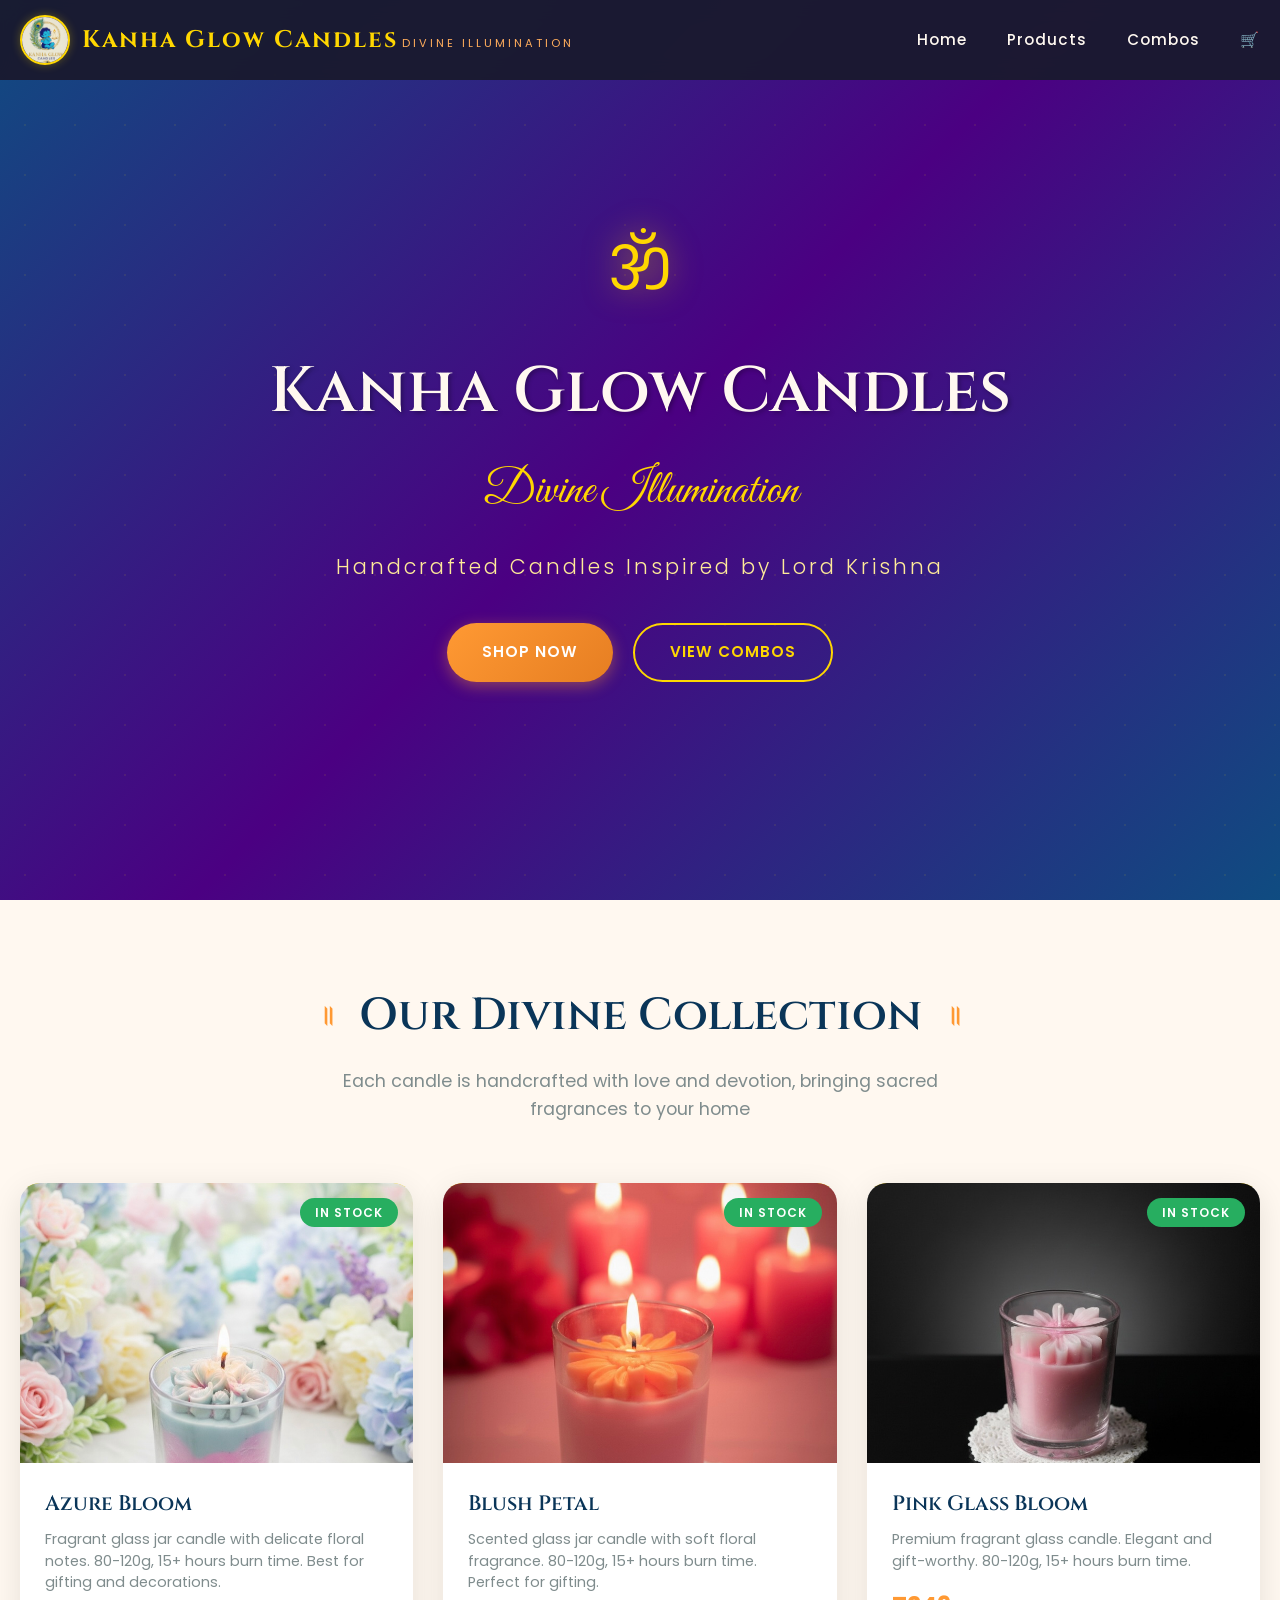
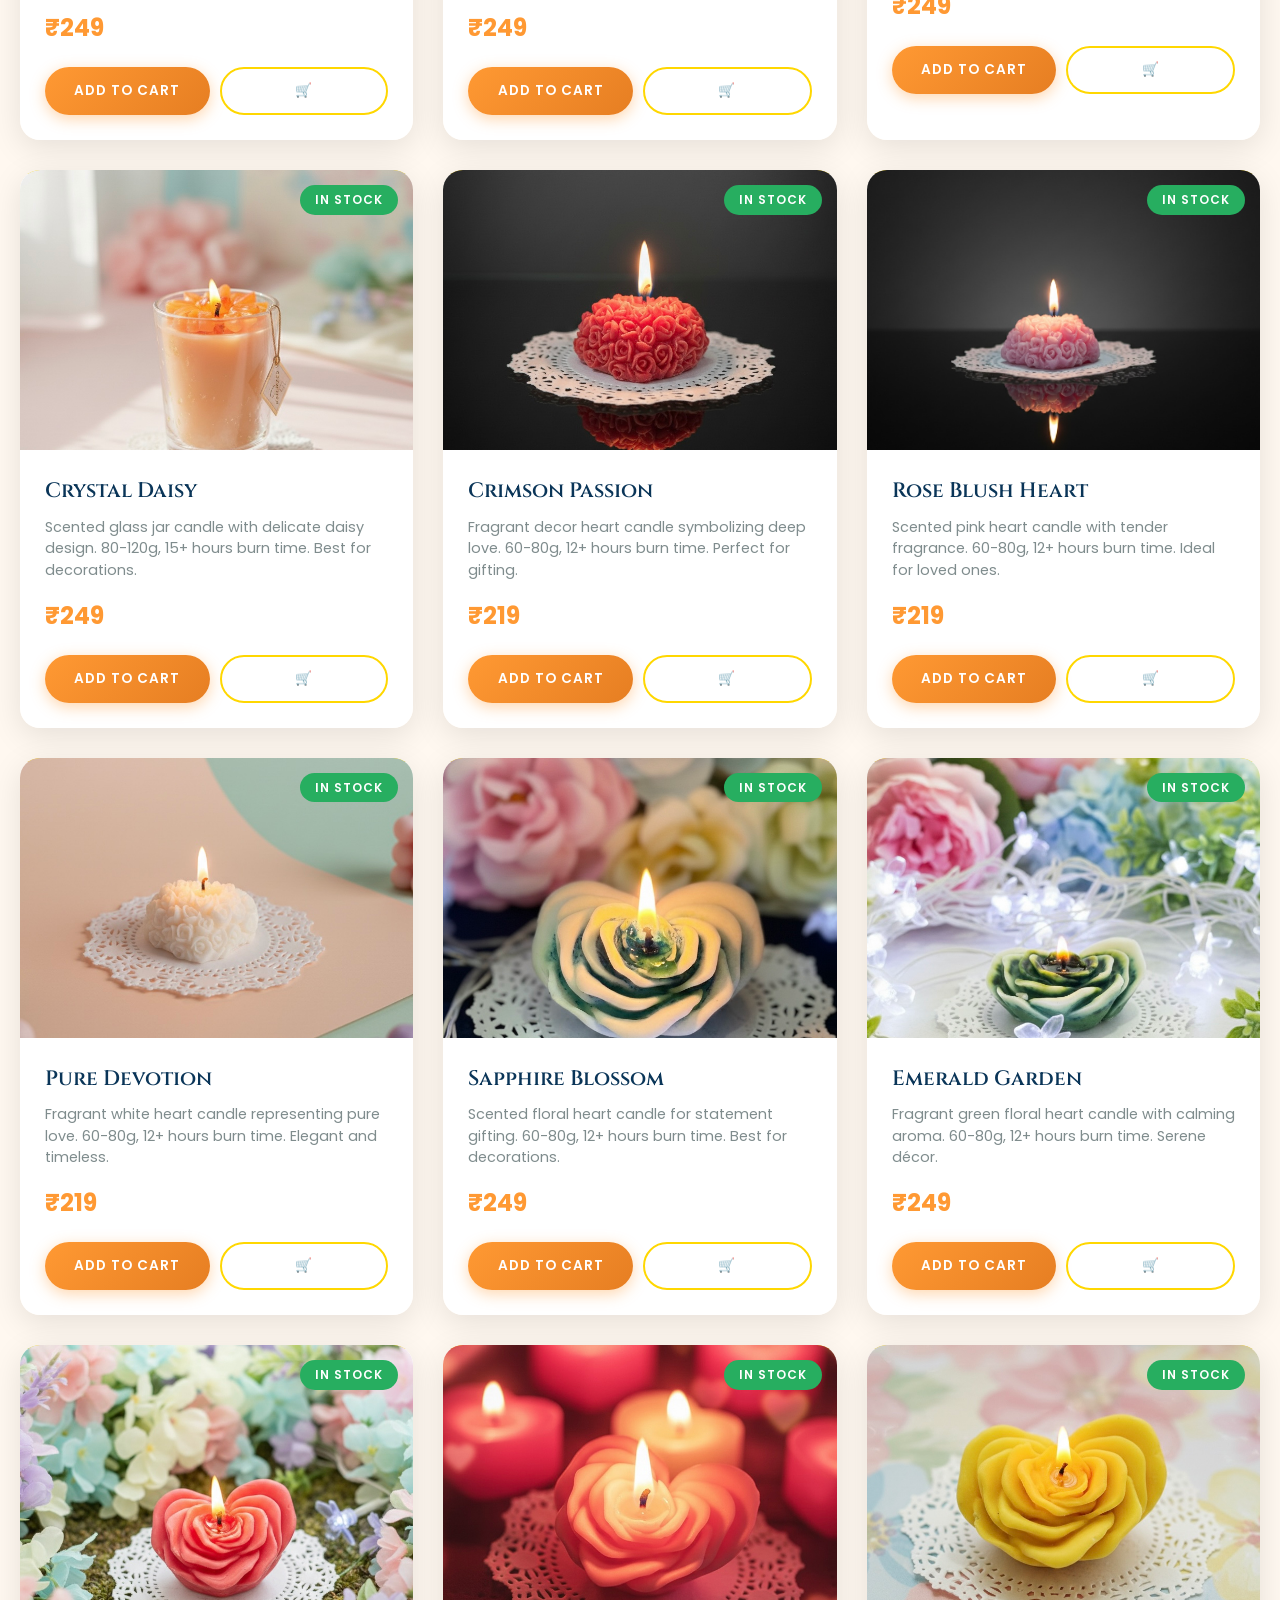
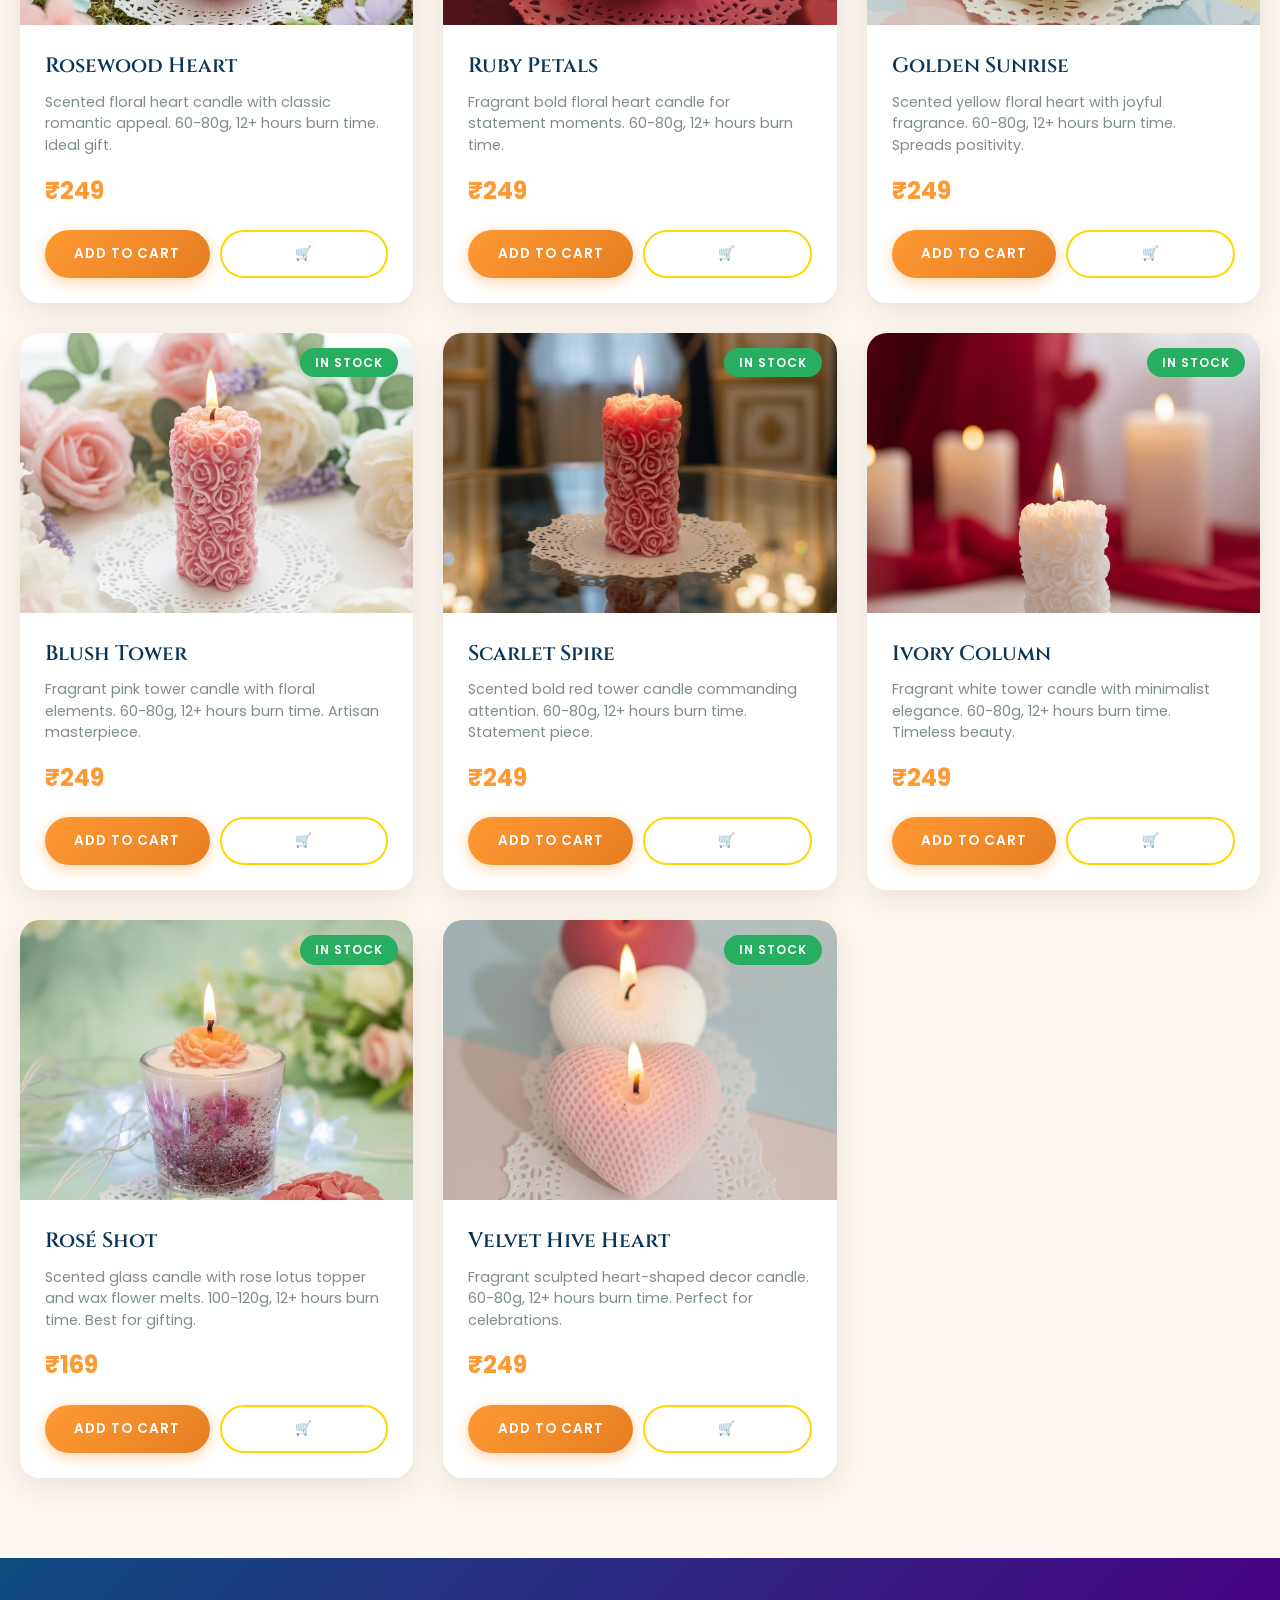
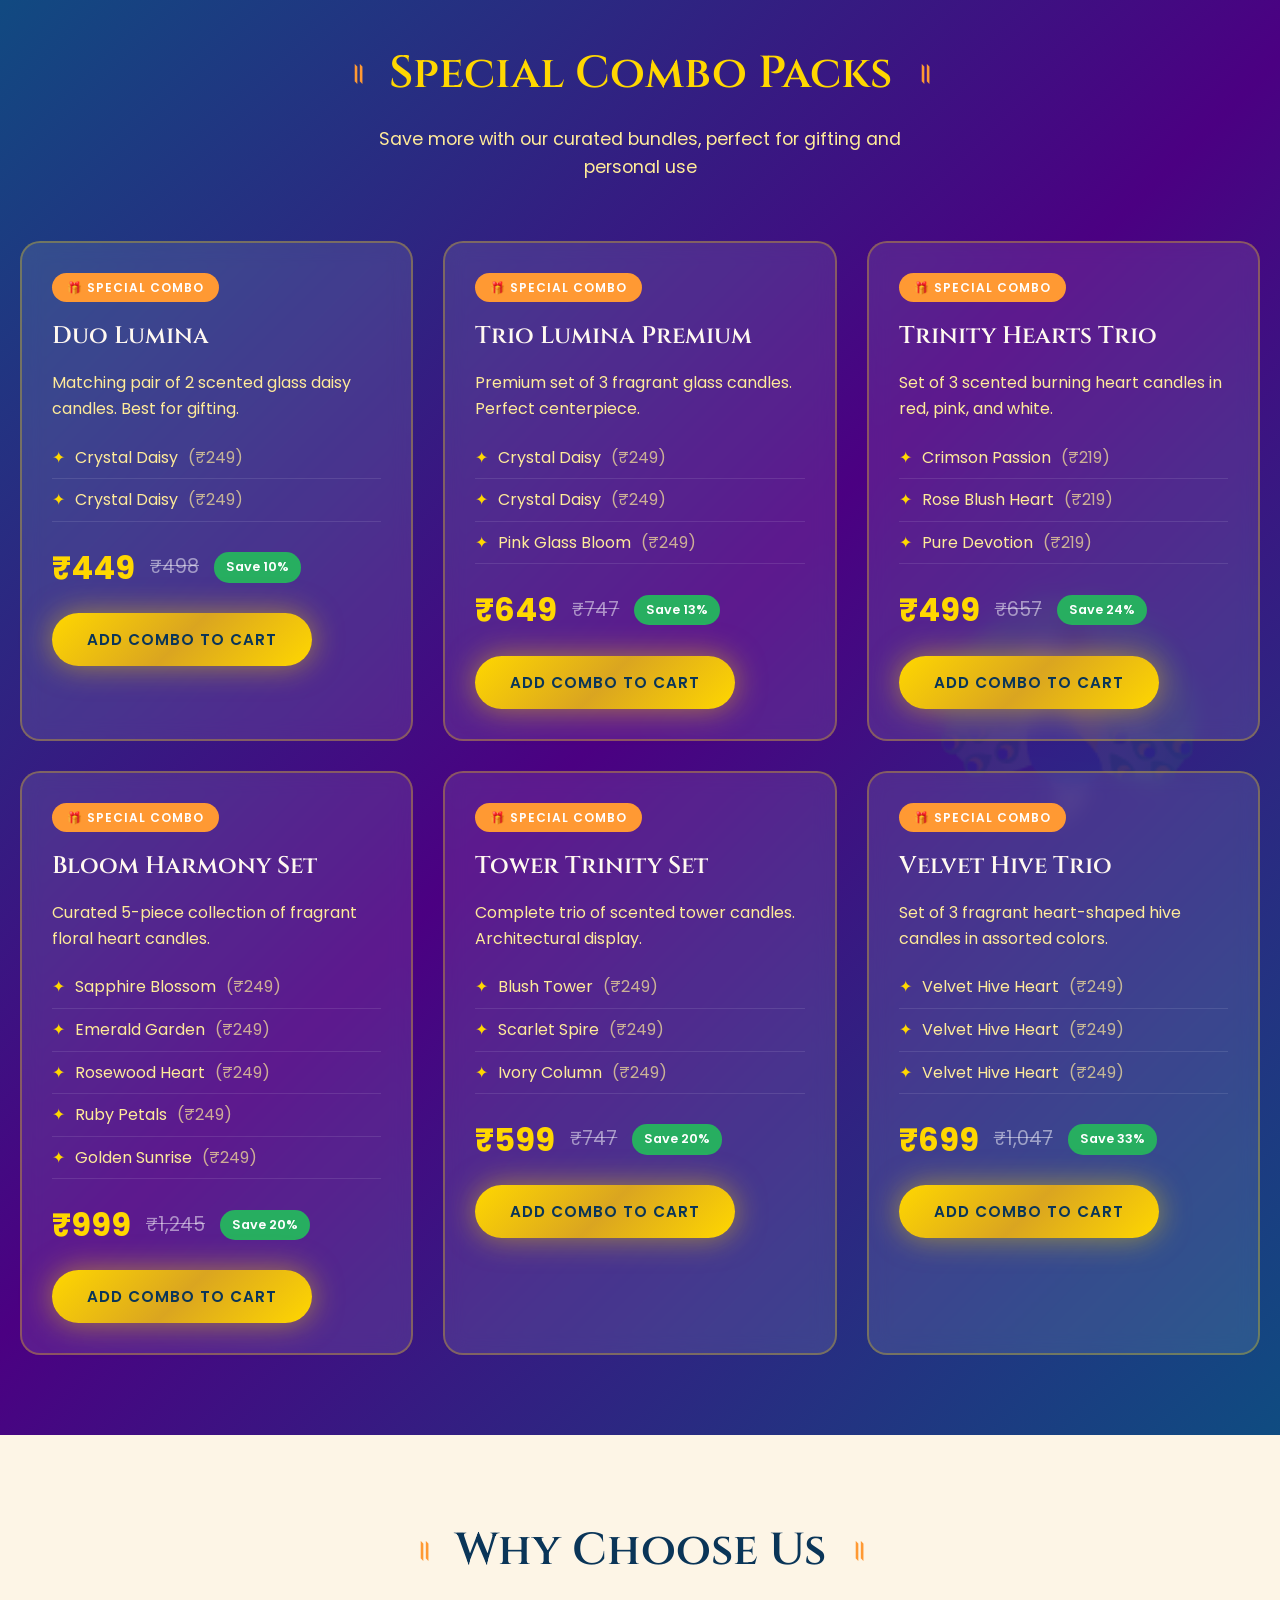
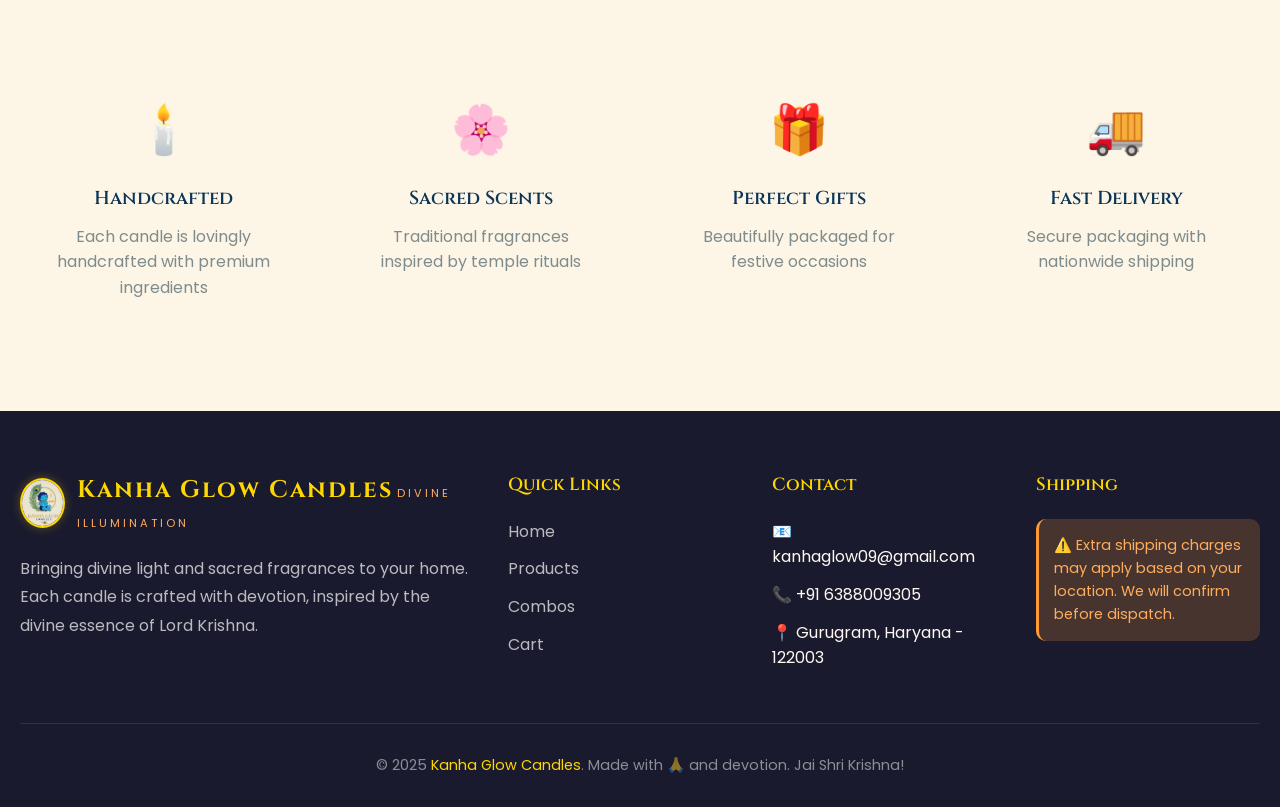
==== index.html @ 206233cf "Kanha Glow commit" ====
<!DOCTYPE html>
<html lang="en">

<head>
    <meta charset="UTF-8">
    <meta name="viewport" content="width=device-width, initial-scale=1.0">
    <title>Kanha Glow Candles - Divine Handcrafted Candles</title>
    <meta name="description"
        content="Experience divine fragrance with our handcrafted candles inspired by Lord Krishna. Premium quality, sacred scents.">
    <link rel="stylesheet" href="css/styles.css">
    <link rel="icon" href="kahna glow logo.jpeg">
</head>

<body>
    <!-- Navigation -->
    <nav class="navbar">
        <div class="nav-container">
            <a href="index.html" class="logo">
                <img src="kahna glow logo.jpeg" alt="Kanha Glow" class="logo-img">
                <div>
                    <span class="logo-text">Kanha Glow Candles</span>
                    <span class="logo-tagline">Divine Illumination</span>
                </div>
            </a>
            <ul class="nav-links">
                <li><a href="#home">Home</a></li>
                <li><a href="#products">Products</a></li>
                <li><a href="#combos">Combos</a></li>
                <li>
                    <a href="cart.html" class="cart-icon">
                        🛒 <span class="cart-count">0</span>
                    </a>
                </li>
            </ul>
            <div class="mobile-menu-btn">
                <span></span><span></span><span></span>
            </div>
        </div>
    </nav>

    <!-- Hero Section -->
    <section id="home" class="hero">
        <div class="hero-content">
            <div class="hero-om">ॐ</div>
            <h1>Kanha Glow Candles</h1>
            <span class="script-font">Divine Illumination</span>
            <p class="hero-subtitle">Handcrafted Candles Inspired by Lord Krishna</p>
            <div class="hero-buttons">
                <a href="#products" class="btn btn-primary">Shop Now</a>
                <a href="#combos" class="btn btn-secondary">View Combos</a>
            </div>
        </div>
    </section>

    <!-- Products Section -->
    <section id="products" class="section">
        <div class="container">
            <div class="section-title">
                <h2>Our Divine Collection</h2>
                <p>Each candle is handcrafted with love and devotion, bringing sacred fragrances to your home</p>
            </div>
            <div id="productsGrid" class="products-grid">
                <!-- Products will be rendered by JavaScript -->
                <div class="loader"></div>
            </div>
        </div>
    </section>

    <!-- Combos Section -->
    <section id="combos" class="section combo-section">
        <div class="container">
            <div class="section-title">
                <h2>Special Combo Packs</h2>
                <p>Save more with our curated bundles, perfect for gifting and personal use</p>
            </div>
            <div id="combosGrid" class="combos-grid">
                <!-- Combos will be rendered by JavaScript -->
                <div class="loader"></div>
            </div>
        </div>
    </section>

    <!-- Features Section -->
    <section class="section" style="background: var(--sacred-cream);">
        <div class="container">
            <div class="section-title">
                <h2>Why Choose Us</h2>
            </div>
            <div style="display: grid; grid-template-columns: repeat(auto-fit, minmax(250px, 1fr)); gap: 30px;">
                <div style="text-align: center; padding: 30px;">
                    <div style="font-size: 3rem; margin-bottom: 15px;">🕯️</div>
                    <h3 style="margin-bottom: 10px;">Handcrafted</h3>
                    <p style="color: var(--text-light);">Each candle is lovingly handcrafted with premium ingredients
                    </p>
                </div>
                <div style="text-align: center; padding: 30px;">
                    <div style="font-size: 3rem; margin-bottom: 15px;">🌸</div>
                    <h3 style="margin-bottom: 10px;">Sacred Scents</h3>
                    <p style="color: var(--text-light);">Traditional fragrances inspired by temple rituals</p>
                </div>
                <div style="text-align: center; padding: 30px;">
                    <div style="font-size: 3rem; margin-bottom: 15px;">🎁</div>
                    <h3 style="margin-bottom: 10px;">Perfect Gifts</h3>
                    <p style="color: var(--text-light);">Beautifully packaged for festive occasions</p>
                </div>
                <div style="text-align: center; padding: 30px;">
                    <div style="font-size: 3rem; margin-bottom: 15px;">🚚</div>
                    <h3 style="margin-bottom: 10px;">Fast Delivery</h3>
                    <p style="color: var(--text-light);">Secure packaging with nationwide shipping</p>
                </div>
            </div>
        </div>
    </section>

    <!-- Product Modal -->
    <div id="productModal" class="modal-overlay">
        <div class="modal">
            <div class="modal-header">
                <h3>Add to Cart</h3>
                <span class="modal-close" onclick="closeModal('productModal')">×</span>
            </div>
            <div class="modal-body" id="productModalContent">
                <!-- Content loaded dynamically -->
            </div>
            <div class="modal-footer">
                <button class="btn btn-secondary" onclick="closeModal('productModal')">Cancel</button>
                <button class="btn btn-primary" onclick="addToCartFromModal()">Add to Cart</button>
            </div>
        </div>
    </div>

    <!-- Footer -->
    <footer class="footer">
        <div class="container">
            <div class="footer-grid">
                <div class="footer-brand">
                    <div class="logo">
                        <img src="kahna glow logo.jpeg" alt="Kanha Glow" class="logo-img">
                        <div>
                            <span class="logo-text">Kanha Glow Candles</span>
                            <span class="logo-tagline">Divine Illumination</span>
                        </div>
                    </div>
                    <p style="margin-top: 20px;">Bringing divine light and sacred fragrances to your home. Each candle
                        is crafted with devotion, inspired by the divine essence of Lord Krishna.</p>
                </div>
                <div>
                    <h4 class="footer-title">Quick Links</h4>
                    <ul class="footer-links">
                        <li><a href="#home">Home</a></li>
                        <li><a href="#products">Products</a></li>
                        <li><a href="#combos">Combos</a></li>
                        <li><a href="cart.html">Cart</a></li>
                    </ul>
                </div>
                <div>
                    <h4 class="footer-title">Contact</h4>
                    <ul class="footer-links">
                        <li>📧 kanhaglow09@gmail.com</li>
                        <li>📞 +91 6388009305</li>
                        <li>📍 Gurugram, Haryana - 122003</li>
                    </ul>
                </div>
                <div>
                    <h4 class="footer-title">Shipping</h4>
                    <div
                        style="background: rgba(255,153,51,0.2); padding: 15px; border-radius: 10px; border-left: 3px solid var(--saffron);">
                        <p style="color: var(--saffron-light); font-size: 0.9rem;">⚠️ Extra shipping charges may apply
                            based on your location. We will confirm before dispatch.</p>
                    </div>
                </div>
            </div>
            <div class="footer-bottom">
                <p>© 2025 <span>Kanha Glow Candles</span>. Made with 🙏 and devotion. Jai Shri Krishna!</p>
            </div>
        </div>
    </footer>

    <script src="js/data.js"></script>
    <script src="js/app.js"></script>
</body>

</html>
---- css/styles.css ----
/* ============================================
   Krishna Candles - Divine Theme Stylesheet
   Inspired by Lord Krishna's Divine Aesthetics
   ============================================ */

/* Import Elegant Fonts */
@import url('https://fonts.googleapis.com/css2?family=Cinzel:wght@400;500;600;700&family=Poppins:wght@300;400;500;600;700&family=Great+Vibes&display=swap');

/* ============================================
   CSS Variables - Divine Color Palette
   ============================================ */
:root {
    /* Primary Krishna Colors */
    --peacock-blue: #0F4C81;
    --peacock-dark: #0A3558;
    --peacock-light: #1E6BB8;

    /* Divine Accents */
    --saffron: #FF9933;
    --saffron-dark: #E67E22;
    --saffron-light: #FFAD5C;

    /* Royal Gold */
    --gold: #FFD700;
    --gold-dark: #DAA520;
    --gold-light: #FFEB99;

    /* Sacred Colors */
    --lotus-pink: #FFB7C5;
    --deep-purple: #4B0082;
    --divine-white: #FFF8F0;
    --sacred-cream: #FDF5E6;

    /* Neutrals */
    --dark-bg: #1A1A2E;
    --card-bg: rgba(255, 255, 255, 0.95);
    --text-dark: #2C3E50;
    --text-light: #7F8C8D;

    /* Gradients */
    --divine-gradient: linear-gradient(135deg, #0F4C81 0%, #4B0082 50%, #0F4C81 100%);
    --gold-gradient: linear-gradient(135deg, #FFD700 0%, #DAA520 50%, #FFD700 100%);
    --saffron-gradient: linear-gradient(135deg, #FF9933 0%, #E67E22 100%);

    /* Shadows */
    --divine-shadow: 0 10px 40px rgba(15, 76, 129, 0.3);
    --card-shadow: 0 8px 32px rgba(0, 0, 0, 0.1);
    --glow-gold: 0 0 30px rgba(255, 215, 0, 0.5);

    /* Transitions */
    --smooth: all 0.3s ease;
    --slow: all 0.5s ease;
}

/* ============================================
   Reset & Base Styles
   ============================================ */
* {
    margin: 0;
    padding: 0;
    box-sizing: border-box;
}

html {
    scroll-behavior: smooth;
}

body {
    font-family: 'Poppins', sans-serif;
    background: var(--divine-white);
    color: var(--text-dark);
    line-height: 1.6;
    overflow-x: hidden;
}

/* Divine Background Pattern */
body::before {
    content: '';
    position: fixed;
    top: 0;
    left: 0;
    width: 100%;
    height: 100%;
    background:
        radial-gradient(circle at 20% 80%, rgba(255, 153, 51, 0.1) 0%, transparent 50%),
        radial-gradient(circle at 80% 20%, rgba(15, 76, 129, 0.1) 0%, transparent 50%),
        radial-gradient(circle at 50% 50%, rgba(255, 215, 0, 0.05) 0%, transparent 70%);
    pointer-events: none;
    z-index: -1;
}

h1,
h2,
h3,
h4 {
    font-family: 'Cinzel', serif;
    font-weight: 600;
    color: var(--peacock-dark);
}

.script-font {
    font-family: 'Great Vibes', cursive;
}

a {
    text-decoration: none;
    color: inherit;
    transition: var(--smooth);
}

img {
    max-width: 100%;
    height: auto;
}

/* ============================================
   Layout Utilities
   ============================================ */
.container {
    max-width: 1400px;
    margin: 0 auto;
    padding: 0 20px;
}

.section {
    padding: 80px 0;
}

.section-title {
    text-align: center;
    margin-bottom: 60px;
}

.section-title h2 {
    font-size: 2.8rem;
    color: var(--peacock-dark);
    margin-bottom: 15px;
    position: relative;
    display: inline-block;
}

.section-title h2::after {
    content: '॥';
    position: absolute;
    right: -40px;
    top: 50%;
    transform: translateY(-50%);
    color: var(--saffron);
    font-size: 1.5rem;
}

.section-title h2::before {
    content: '॥';
    position: absolute;
    left: -40px;
    top: 50%;
    transform: translateY(-50%);
    color: var(--saffron);
    font-size: 1.5rem;
}

.section-title p {
    color: var(--text-light);
    font-size: 1.1rem;
    max-width: 600px;
    margin: 0 auto;
}

/* ============================================
   Navigation
   ============================================ */
.navbar {
    position: fixed;
    top: 0;
    left: 0;
    width: 100%;
    z-index: 1000;
    padding: 15px 0;
    transition: var(--smooth);
    background: rgba(26, 26, 46, 0.95);
    backdrop-filter: blur(10px);
}

.navbar.scrolled {
    background: var(--peacock-dark);
    box-shadow: var(--divine-shadow);
    padding: 10px 0;
}

.nav-container {
    display: flex;
    justify-content: space-between;
    align-items: center;
    max-width: 1400px;
    margin: 0 auto;
    padding: 0 20px;
}

.logo {
    display: flex;
    align-items: center;
    gap: 12px;
}

.logo-icon {
    font-size: 2.5rem;
}

.logo-text {
    font-family: 'Cinzel', serif;
    font-size: 1.5rem;
    font-weight: 700;
    color: var(--gold);
    letter-spacing: 2px;
}

.logo-tagline {
    font-size: 0.7rem;
    color: var(--saffron-light);
    text-transform: uppercase;
    letter-spacing: 3px;
}

.logo-img {
    width: 50px;
    height: 50px;
    border-radius: 50%;
    object-fit: cover;
    border: 2px solid var(--gold);
    box-shadow: 0 0 10px rgba(255, 215, 0, 0.3);
}

.nav-links {
    display: flex;
    list-style: none;
    gap: 40px;
    align-items: center;
}

.nav-links a {
    color: var(--divine-white);
    font-weight: 500;
    font-size: 0.95rem;
    letter-spacing: 1px;
    position: relative;
    padding: 5px 0;
}

.nav-links a::after {
    content: '';
    position: absolute;
    bottom: 0;
    left: 0;
    width: 0;
    height: 2px;
    background: var(--gold);
    transition: var(--smooth);
}

.nav-links a:hover::after {
    width: 100%;
}

.nav-links a:hover {
    color: var(--gold);
}

.cart-icon {
    position: relative;
    font-size: 1.3rem;
    cursor: pointer;
}

.cart-count {
    position: absolute;
    top: -10px;
    right: -10px;
    background: var(--saffron);
    color: white;
    font-size: 0.7rem;
    padding: 2px 6px;
    border-radius: 50%;
    font-weight: 600;
}

.mobile-menu-btn {
    display: none;
    flex-direction: column;
    gap: 5px;
    cursor: pointer;
    padding: 5px;
}

.mobile-menu-btn span {
    width: 25px;
    height: 3px;
    background: var(--gold);
    border-radius: 2px;
    transition: var(--smooth);
}

/* ============================================
   Hero Section
   ============================================ */
.hero {
    min-height: 100vh;
    display: flex;
    align-items: center;
    justify-content: center;
    position: relative;
    background: var(--divine-gradient);
    overflow: hidden;
}

.hero::before {
    content: '';
    position: absolute;
    top: 0;
    left: 0;
    width: 100%;
    height: 100%;
    background: url('data:image/svg+xml,<svg xmlns="http://www.w3.org/2000/svg" viewBox="0 0 100 100"><circle cx="50" cy="50" r="2" fill="%23FFD700" opacity="0.1"/></svg>') repeat;
    background-size: 50px 50px;
    animation: sparkle 20s linear infinite;
}

@keyframes sparkle {
    0% {
        transform: translateY(0);
    }

    100% {
        transform: translateY(-50px);
    }
}

.hero-content {
    text-align: center;
    z-index: 2;
    padding: 20px;
}

.hero-om {
    font-size: 4rem;
    color: var(--gold);
    text-shadow: var(--glow-gold);
    margin-bottom: 20px;
    animation: float 3s ease-in-out infinite;
}

@keyframes float {

    0%,
    100% {
        transform: translateY(0);
    }

    50% {
        transform: translateY(-20px);
    }
}

.hero h1 {
    font-size: 4rem;
    color: var(--divine-white);
    margin-bottom: 10px;
    text-shadow: 2px 2px 4px rgba(0, 0, 0, 0.3);
}

.hero .script-font {
    font-size: 3rem;
    color: var(--gold);
    display: block;
    margin-bottom: 20px;
}

.hero-subtitle {
    font-size: 1.3rem;
    color: var(--gold-light);
    margin-bottom: 40px;
    font-weight: 300;
    letter-spacing: 3px;
}

.hero-buttons {
    display: flex;
    gap: 20px;
    justify-content: center;
    flex-wrap: wrap;
}

/* ============================================
   Buttons
   ============================================ */
.btn {
    display: inline-flex;
    align-items: center;
    gap: 10px;
    padding: 15px 35px;
    border-radius: 50px;
    font-family: 'Poppins', sans-serif;
    font-weight: 600;
    font-size: 0.95rem;
    letter-spacing: 1px;
    cursor: pointer;
    transition: var(--smooth);
    border: none;
    text-transform: uppercase;
}

.btn-primary {
    background: var(--saffron-gradient);
    color: white;
    box-shadow: 0 4px 15px rgba(255, 153, 51, 0.4);
}

.btn-primary:hover {
    transform: translateY(-3px);
    box-shadow: 0 8px 25px rgba(255, 153, 51, 0.5);
}

.btn-secondary {
    background: transparent;
    color: var(--gold);
    border: 2px solid var(--gold);
}

.btn-secondary:hover {
    background: var(--gold);
    color: var(--peacock-dark);
}

.btn-gold {
    background: var(--gold-gradient);
    color: var(--peacock-dark);
    box-shadow: var(--glow-gold);
}

.btn-gold:hover {
    transform: translateY(-3px);
    box-shadow: 0 8px 30px rgba(255, 215, 0, 0.6);
}

.btn-small {
    padding: 10px 20px;
    font-size: 0.85rem;
}

.btn-danger {
    background: #E74C3C;
    color: white;
}

.btn-danger:hover {
    background: #C0392B;
}

/* ============================================
   Product Cards
   ============================================ */
.products-grid {
    display: grid;
    grid-template-columns: repeat(auto-fill, minmax(300px, 1fr));
    gap: 30px;
}

.product-card {
    background: var(--card-bg);
    border-radius: 20px;
    overflow: hidden;
    box-shadow: var(--card-shadow);
    transition: var(--slow);
    position: relative;
}

.product-card:hover {
    transform: translateY(-10px);
    box-shadow: var(--divine-shadow);
}

.product-card::before {
    content: '';
    position: absolute;
    top: 0;
    left: 0;
    width: 100%;
    height: 4px;
    background: var(--gold-gradient);
}

.product-image {
    position: relative;
    height: 280px;
    overflow: hidden;
    background: linear-gradient(135deg, #f5f5f5 0%, #e8e8e8 100%);
}

.product-image img {
    width: 100%;
    height: 100%;
    object-fit: cover;
    transition: var(--slow);
}

.product-card:hover .product-image img {
    transform: scale(1.1);
}

.stock-badge {
    position: absolute;
    top: 15px;
    right: 15px;
    padding: 5px 15px;
    border-radius: 20px;
    font-size: 0.75rem;
    font-weight: 600;
    text-transform: uppercase;
    letter-spacing: 1px;
}

.stock-badge.in-stock {
    background: #27AE60;
    color: white;
}

.stock-badge.low-stock {
    background: var(--saffron);
    color: white;
}

.stock-badge.out-of-stock {
    background: #E74C3C;
    color: white;
}

.product-info {
    padding: 25px;
}

.product-name {
    font-family: 'Cinzel', serif;
    font-size: 1.3rem;
    color: var(--peacock-dark);
    margin-bottom: 8px;
}

.product-description {
    color: var(--text-light);
    font-size: 0.9rem;
    margin-bottom: 15px;
    line-height: 1.5;
}

.product-price {
    display: flex;
    align-items: center;
    gap: 10px;
    margin-bottom: 20px;
}

.price-current {
    font-size: 1.5rem;
    font-weight: 700;
    color: var(--saffron);
}

.price-original {
    font-size: 1rem;
    color: var(--text-light);
    text-decoration: line-through;
}

.product-actions {
    display: flex;
    gap: 10px;
}

.product-actions .btn {
    flex: 1;
    justify-content: center;
    padding: 12px 15px;
}

/* ============================================
   Combo Cards
   ============================================ */
.combo-section {
    background: var(--divine-gradient);
    position: relative;
    overflow: hidden;
}

.combo-section::before {
    content: '🦚';
    position: absolute;
    top: 50%;
    right: 5%;
    font-size: 15rem;
    opacity: 0.1;
    transform: translateY(-50%);
}

.combo-section .section-title h2 {
    color: var(--gold);
}

.combo-section .section-title p {
    color: var(--gold-light);
}

.combos-grid {
    display: grid;
    grid-template-columns: repeat(auto-fill, minmax(350px, 1fr));
    gap: 30px;
}

.combo-card {
    background: rgba(255, 255, 255, 0.1);
    backdrop-filter: blur(10px);
    border: 2px solid rgba(255, 215, 0, 0.3);
    border-radius: 20px;
    padding: 30px;
    transition: var(--slow);
}

.combo-card:hover {
    transform: translateY(-5px);
    border-color: var(--gold);
    box-shadow: var(--glow-gold);
}

.combo-badge {
    display: inline-block;
    background: var(--saffron);
    color: white;
    padding: 5px 15px;
    border-radius: 20px;
    font-size: 0.75rem;
    font-weight: 600;
    text-transform: uppercase;
    letter-spacing: 1px;
    margin-bottom: 15px;
}

.combo-name {
    font-family: 'Cinzel', serif;
    font-size: 1.5rem;
    color: var(--divine-white);
    margin-bottom: 15px;
}

.combo-items {
    list-style: none;
    margin-bottom: 20px;
}

.combo-items li {
    color: var(--gold-light);
    padding: 8px 0;
    border-bottom: 1px solid rgba(255, 255, 255, 0.1);
    display: flex;
    align-items: center;
    gap: 10px;
}

.combo-items li::before {
    content: '✦';
    color: var(--gold);
}

.combo-pricing {
    display: flex;
    align-items: center;
    gap: 15px;
    margin-bottom: 20px;
}

.combo-price-current {
    font-size: 2rem;
    font-weight: 700;
    color: var(--gold);
}

.combo-price-original {
    font-size: 1.2rem;
    color: rgba(255, 255, 255, 0.5);
    text-decoration: line-through;
}

.combo-savings {
    background: #27AE60;
    color: white;
    padding: 5px 12px;
    border-radius: 15px;
    font-size: 0.8rem;
    font-weight: 600;
}

/* ============================================
   Cart Styles
   ============================================ */
.cart-page {
    padding-top: 120px;
    min-height: 100vh;
}

.cart-container {
    display: grid;
    grid-template-columns: 1fr 400px;
    gap: 40px;
}

.cart-items {
    background: var(--card-bg);
    border-radius: 20px;
    padding: 30px;
    box-shadow: var(--card-shadow);
}

.cart-item {
    display: flex;
    gap: 20px;
    padding: 20px 0;
    border-bottom: 1px solid #eee;
}

.cart-item:last-child {
    border-bottom: none;
}

.cart-item-image {
    width: 100px;
    height: 100px;
    border-radius: 10px;
    overflow: hidden;
    flex-shrink: 0;
}

.cart-item-image img {
    width: 100%;
    height: 100%;
    object-fit: cover;
}

.cart-item-details {
    flex: 1;
}

.cart-item-name {
    font-family: 'Cinzel', serif;
    font-size: 1.1rem;
    color: var(--peacock-dark);
    margin-bottom: 5px;
}

.cart-item-customization {
    color: var(--text-light);
    font-size: 0.85rem;
    font-style: italic;
    margin-bottom: 10px;
}

.cart-item-price {
    font-size: 1.2rem;
    font-weight: 600;
    color: var(--saffron);
}

.cart-item-quantity {
    display: flex;
    align-items: center;
    gap: 10px;
}

.qty-btn {
    width: 35px;
    height: 35px;
    border: 2px solid var(--peacock-blue);
    background: transparent;
    color: var(--peacock-blue);
    border-radius: 50%;
    font-size: 1.2rem;
    cursor: pointer;
    transition: var(--smooth);
}

.qty-btn:hover {
    background: var(--peacock-blue);
    color: white;
}

.qty-value {
    font-size: 1.1rem;
    font-weight: 600;
    min-width: 30px;
    text-align: center;
}

.remove-item {
    color: #E74C3C;
    cursor: pointer;
    font-size: 1.2rem;
    transition: var(--smooth);
}

.remove-item:hover {
    transform: scale(1.2);
}

/* Cart Summary */
.cart-summary {
    background: var(--card-bg);
    border-radius: 20px;
    padding: 30px;
    box-shadow: var(--card-shadow);
    height: fit-content;
    position: sticky;
    top: 100px;
}

.summary-title {
    font-family: 'Cinzel', serif;
    font-size: 1.5rem;
    color: var(--peacock-dark);
    margin-bottom: 25px;
    padding-bottom: 15px;
    border-bottom: 2px solid var(--gold);
}

.summary-row {
    display: flex;
    justify-content: space-between;
    padding: 12px 0;
    border-bottom: 1px solid #eee;
}

.summary-row.total {
    border-bottom: none;
    border-top: 2px solid var(--peacock-blue);
    margin-top: 15px;
    padding-top: 20px;
    font-size: 1.3rem;
    font-weight: 700;
    color: var(--peacock-dark);
}

.shipping-notice {
    background: linear-gradient(135deg, #FFF3E0 0%, #FFE0B2 100%);
    border-left: 4px solid var(--saffron);
    padding: 15px;
    border-radius: 10px;
    margin: 20px 0;
}

.shipping-notice h4 {
    color: var(--saffron-dark);
    font-size: 0.95rem;
    margin-bottom: 5px;
}

.shipping-notice p {
    color: var(--text-dark);
    font-size: 0.85rem;
}

/* ============================================
   Forms & Inputs
   ============================================ */
.form-group {
    margin-bottom: 20px;
}

.form-group label {
    display: block;
    margin-bottom: 8px;
    font-weight: 500;
    color: var(--text-dark);
}

.form-group input,
.form-group textarea,
.form-group select {
    width: 100%;
    padding: 15px;
    border: 2px solid #e0e0e0;
    border-radius: 10px;
    font-family: 'Poppins', sans-serif;
    font-size: 1rem;
    transition: var(--smooth);
    background: white;
}

.form-group input:focus,
.form-group textarea:focus,
.form-group select:focus {
    outline: none;
    border-color: var(--peacock-blue);
    box-shadow: 0 0 0 4px rgba(15, 76, 129, 0.1);
}

.form-group textarea {
    min-height: 120px;
    resize: vertical;
}

.form-row {
    display: grid;
    grid-template-columns: 1fr 1fr;
    gap: 20px;
}

/* ============================================
   Admin Panel Styles
   ============================================ */
.admin-page {
    padding-top: 100px;
    min-height: 100vh;
    background: #f5f6fa;
}

.admin-header {
    background: var(--divine-gradient);
    padding: 40px 0;
    margin-bottom: 40px;
}

.admin-header h1 {
    color: var(--gold);
    text-align: center;
}

.admin-header p {
    color: var(--gold-light);
    text-align: center;
    margin-top: 10px;
}

.admin-container {
    display: grid;
    grid-template-columns: 280px 1fr;
    gap: 30px;
    max-width: 1400px;
    margin: 0 auto;
    padding: 0 20px;
}

.admin-sidebar {
    background: white;
    border-radius: 20px;
    padding: 25px;
    box-shadow: var(--card-shadow);
    height: fit-content;
    position: sticky;
    top: 100px;
}

.admin-nav {
    list-style: none;
}

.admin-nav li {
    margin-bottom: 10px;
}

.admin-nav a {
    display: flex;
    align-items: center;
    gap: 12px;
    padding: 15px 20px;
    border-radius: 10px;
    color: var(--text-dark);
    font-weight: 500;
    transition: var(--smooth);
}

.admin-nav a:hover,
.admin-nav a.active {
    background: var(--peacock-blue);
    color: white;
}

.admin-nav a i {
    font-size: 1.2rem;
}

.admin-content {
    background: white;
    border-radius: 20px;
    padding: 30px;
    box-shadow: var(--card-shadow);
}

.admin-section {
    display: none;
}

.admin-section.active {
    display: block;
}

.admin-section-title {
    font-family: 'Cinzel', serif;
    font-size: 1.5rem;
    color: var(--peacock-dark);
    margin-bottom: 25px;
    padding-bottom: 15px;
    border-bottom: 2px solid var(--gold);
}

/* Stats Cards */
.stats-grid {
    display: grid;
    grid-template-columns: repeat(auto-fit, minmax(200px, 1fr));
    gap: 20px;
    margin-bottom: 40px;
}

.stat-card {
    background: linear-gradient(135deg, var(--peacock-blue) 0%, var(--peacock-dark) 100%);
    border-radius: 15px;
    padding: 25px;
    color: white;
    position: relative;
    overflow: hidden;
}

.stat-card::after {
    content: '';
    position: absolute;
    top: -50%;
    right: -50%;
    width: 100%;
    height: 100%;
    background: radial-gradient(circle, rgba(255, 255, 255, 0.1) 0%, transparent 70%);
}

.stat-card.saffron {
    background: linear-gradient(135deg, var(--saffron) 0%, var(--saffron-dark) 100%);
}

.stat-card.gold {
    background: linear-gradient(135deg, var(--gold) 0%, var(--gold-dark) 100%);
    color: var(--peacock-dark);
}

.stat-card.purple {
    background: linear-gradient(135deg, var(--deep-purple) 0%, #2E0854 100%);
}

.stat-icon {
    font-size: 2rem;
    margin-bottom: 10px;
}

.stat-value {
    font-size: 2.5rem;
    font-weight: 700;
    margin-bottom: 5px;
}

.stat-label {
    opacity: 0.9;
    font-size: 0.9rem;
    text-transform: uppercase;
    letter-spacing: 1px;
}

/* Admin Table */
.admin-table {
    width: 100%;
    border-collapse: collapse;
    margin-top: 20px;
}

.admin-table th,
.admin-table td {
    padding: 15px;
    text-align: left;
    border-bottom: 1px solid #eee;
}

.admin-table th {
    background: var(--sacred-cream);
    font-family: 'Cinzel', serif;
    color: var(--peacock-dark);
    font-weight: 600;
}

.admin-table tr:hover {
    background: #f9f9f9;
}

.admin-table img {
    width: 60px;
    height: 60px;
    object-fit: cover;
    border-radius: 10px;
}

.action-btns {
    display: flex;
    gap: 10px;
}

.action-btn {
    width: 35px;
    height: 35px;
    border: none;
    border-radius: 8px;
    cursor: pointer;
    transition: var(--smooth);
    display: flex;
    align-items: center;
    justify-content: center;
}

.action-btn.edit {
    background: var(--peacock-blue);
    color: white;
}

.action-btn.delete {
    background: #E74C3C;
    color: white;
}

.action-btn:hover {
    transform: scale(1.1);
}

/* Stock Controls */
.stock-controls {
    display: flex;
    align-items: center;
    gap: 8px;
}

.stock-btn {
    width: 30px;
    height: 30px;
    border: none;
    border-radius: 5px;
    cursor: pointer;
    font-size: 1rem;
    font-weight: bold;
    transition: var(--smooth);
}

.stock-btn.minus {
    background: #E74C3C;
    color: white;
}

.stock-btn.plus {
    background: #27AE60;
    color: white;
}

.stock-btn:hover {
    opacity: 0.8;
}

.stock-value {
    min-width: 40px;
    text-align: center;
    font-weight: 600;
}

/* ============================================
   Modal Styles
   ============================================ */
.modal-overlay {
    position: fixed;
    top: 0;
    left: 0;
    width: 100%;
    height: 100%;
    background: rgba(0, 0, 0, 0.7);
    display: flex;
    align-items: center;
    justify-content: center;
    z-index: 2000;
    opacity: 0;
    visibility: hidden;
    transition: var(--smooth);
}

.modal-overlay.active {
    opacity: 1;
    visibility: visible;
}

.modal {
    background: white;
    border-radius: 20px;
    max-width: 600px;
    width: 90%;
    max-height: 90vh;
    overflow-y: auto;
    transform: scale(0.9);
    transition: var(--smooth);
}

.modal-overlay.active .modal {
    transform: scale(1);
}

.modal-header {
    background: var(--divine-gradient);
    padding: 25px 30px;
    border-radius: 20px 20px 0 0;
    display: flex;
    justify-content: space-between;
    align-items: center;
}

.modal-header h3 {
    color: var(--gold);
    font-family: 'Cinzel', serif;
}

.modal-close {
    color: white;
    font-size: 1.5rem;
    cursor: pointer;
    transition: var(--smooth);
}

.modal-close:hover {
    transform: rotate(90deg);
}

.modal-body {
    padding: 30px;
}

.modal-footer {
    padding: 20px 30px;
    border-top: 1px solid #eee;
    display: flex;
    justify-content: flex-end;
    gap: 15px;
}

/* Image Upload */
.image-upload {
    border: 2px dashed var(--peacock-blue);
    border-radius: 15px;
    padding: 40px;
    text-align: center;
    cursor: pointer;
    transition: var(--smooth);
    background: #f8f9fa;
}

.image-upload:hover {
    border-color: var(--saffron);
    background: #fff;
}

.image-upload input {
    display: none;
}

.image-upload-icon {
    font-size: 3rem;
    color: var(--peacock-blue);
    margin-bottom: 15px;
}

.image-upload p {
    color: var(--text-light);
}

.image-preview {
    margin-top: 20px;
}

.image-preview img {
    max-width: 200px;
    max-height: 200px;
    border-radius: 10px;
    object-fit: cover;
}

/* ============================================
   Empty States
   ============================================ */
.empty-state {
    text-align: center;
    padding: 60px 20px;
}

.empty-state-icon {
    font-size: 5rem;
    margin-bottom: 20px;
    opacity: 0.5;
}

.empty-state h3 {
    color: var(--text-dark);
    margin-bottom: 10px;
}

.empty-state p {
    color: var(--text-light);
    margin-bottom: 30px;
}

/* ============================================
   Footer
   ============================================ */
.footer {
    background: var(--dark-bg);
    padding: 60px 0 30px;
    color: var(--divine-white);
}

.footer-grid {
    display: grid;
    grid-template-columns: 2fr 1fr 1fr 1fr;
    gap: 40px;
    margin-bottom: 40px;
}

.footer-brand .logo {
    margin-bottom: 20px;
}

.footer-brand p {
    color: rgba(255, 255, 255, 0.7);
    line-height: 1.8;
}

.footer-title {
    font-family: 'Cinzel', serif;
    color: var(--gold);
    margin-bottom: 20px;
    font-size: 1.1rem;
}

.footer-links {
    list-style: none;
}

.footer-links li {
    margin-bottom: 12px;
}

.footer-links a {
    color: rgba(255, 255, 255, 0.7);
    transition: var(--smooth);
}

.footer-links a:hover {
    color: var(--gold);
    padding-left: 5px;
}

.footer-bottom {
    border-top: 1px solid rgba(255, 255, 255, 0.1);
    padding-top: 30px;
    text-align: center;
    color: rgba(255, 255, 255, 0.5);
    font-size: 0.9rem;
}

.footer-bottom span {
    color: var(--gold);
}

/* ============================================
   Responsive Design
   ============================================ */
@media (max-width: 1024px) {
    .admin-container {
        grid-template-columns: 1fr;
    }

    .admin-sidebar {
        position: static;
    }

    .cart-container {
        grid-template-columns: 1fr;
    }

    .footer-grid {
        grid-template-columns: 1fr 1fr;
    }
}

@media (max-width: 768px) {
    .nav-links {
        position: fixed;
        top: 70px;
        left: 0;
        width: 100%;
        background: var(--peacock-dark);
        flex-direction: column;
        padding: 30px;
        gap: 20px;
        transform: translateX(-100%);
        transition: var(--smooth);
    }

    .nav-links.active {
        transform: translateX(0);
    }

    .mobile-menu-btn {
        display: flex;
    }

    .hero h1 {
        font-size: 2.5rem;
    }

    .hero .script-font {
        font-size: 2rem;
    }

    .section-title h2 {
        font-size: 2rem;
    }

    .section-title h2::before,
    .section-title h2::after {
        display: none;
    }

    .products-grid,
    .combos-grid {
        grid-template-columns: 1fr;
    }

    .form-row {
        grid-template-columns: 1fr;
    }

    .footer-grid {
        grid-template-columns: 1fr;
        text-align: center;
    }

    .footer-brand .logo {
        justify-content: center;
    }
}

@media (max-width: 480px) {
    .hero h1 {
        font-size: 2rem;
    }

    .hero-buttons {
        flex-direction: column;
    }

    .btn {
        width: 100%;
        justify-content: center;
    }

    .cart-item {
        flex-direction: column;
        text-align: center;
    }

    .cart-item-image {
        margin: 0 auto;
    }
}

/* ============================================
   Animations
   ============================================ */
@keyframes fadeInUp {
    from {
        opacity: 0;
        transform: translateY(30px);
    }

    to {
        opacity: 1;
        transform: translateY(0);
    }
}

.fade-in-up {
    animation: fadeInUp 0.6s ease forwards;
}

@keyframes pulse {

    0%,
    100% {
        transform: scale(1);
    }

    50% {
        transform: scale(1.05);
    }
}

.pulse {
    animation: pulse 2s infinite;
}

/* Scroll Animations */
.reveal {
    opacity: 0;
    transform: translateY(50px);
    transition: all 0.8s ease;
}

.reveal.active {
    opacity: 1;
    transform: translateY(0);
}

/* Loading Spinner */
.loader {
    width: 50px;
    height: 50px;
    border: 4px solid var(--gold-light);
    border-top-color: var(--gold);
    border-radius: 50%;
    animation: spin 1s linear infinite;
    margin: 40px auto;
}

@keyframes spin {
    to {
        transform: rotate(360deg);
    }
}

/* Toast Notifications */
.toast-container {
    position: fixed;
    top: 100px;
    right: 20px;
    z-index: 3000;
    display: flex;
    flex-direction: column;
    gap: 10px;
}

.toast {
    background: white;
    padding: 15px 25px;
    border-radius: 10px;
    box-shadow: var(--card-shadow);
    display: flex;
    align-items: center;
    gap: 12px;
    animation: slideIn 0.3s ease;
}

@keyframes slideIn {
    from {
        transform: translateX(100%);
        opacity: 0;
    }

    to {
        transform: translateX(0);
        opacity: 1;
    }
}

.toast.success {
    border-left: 4px solid #27AE60;
}

.toast.error {
    border-left: 4px solid #E74C3C;
}

.toast.info {
    border-left: 4px solid var(--peacock-blue);
}
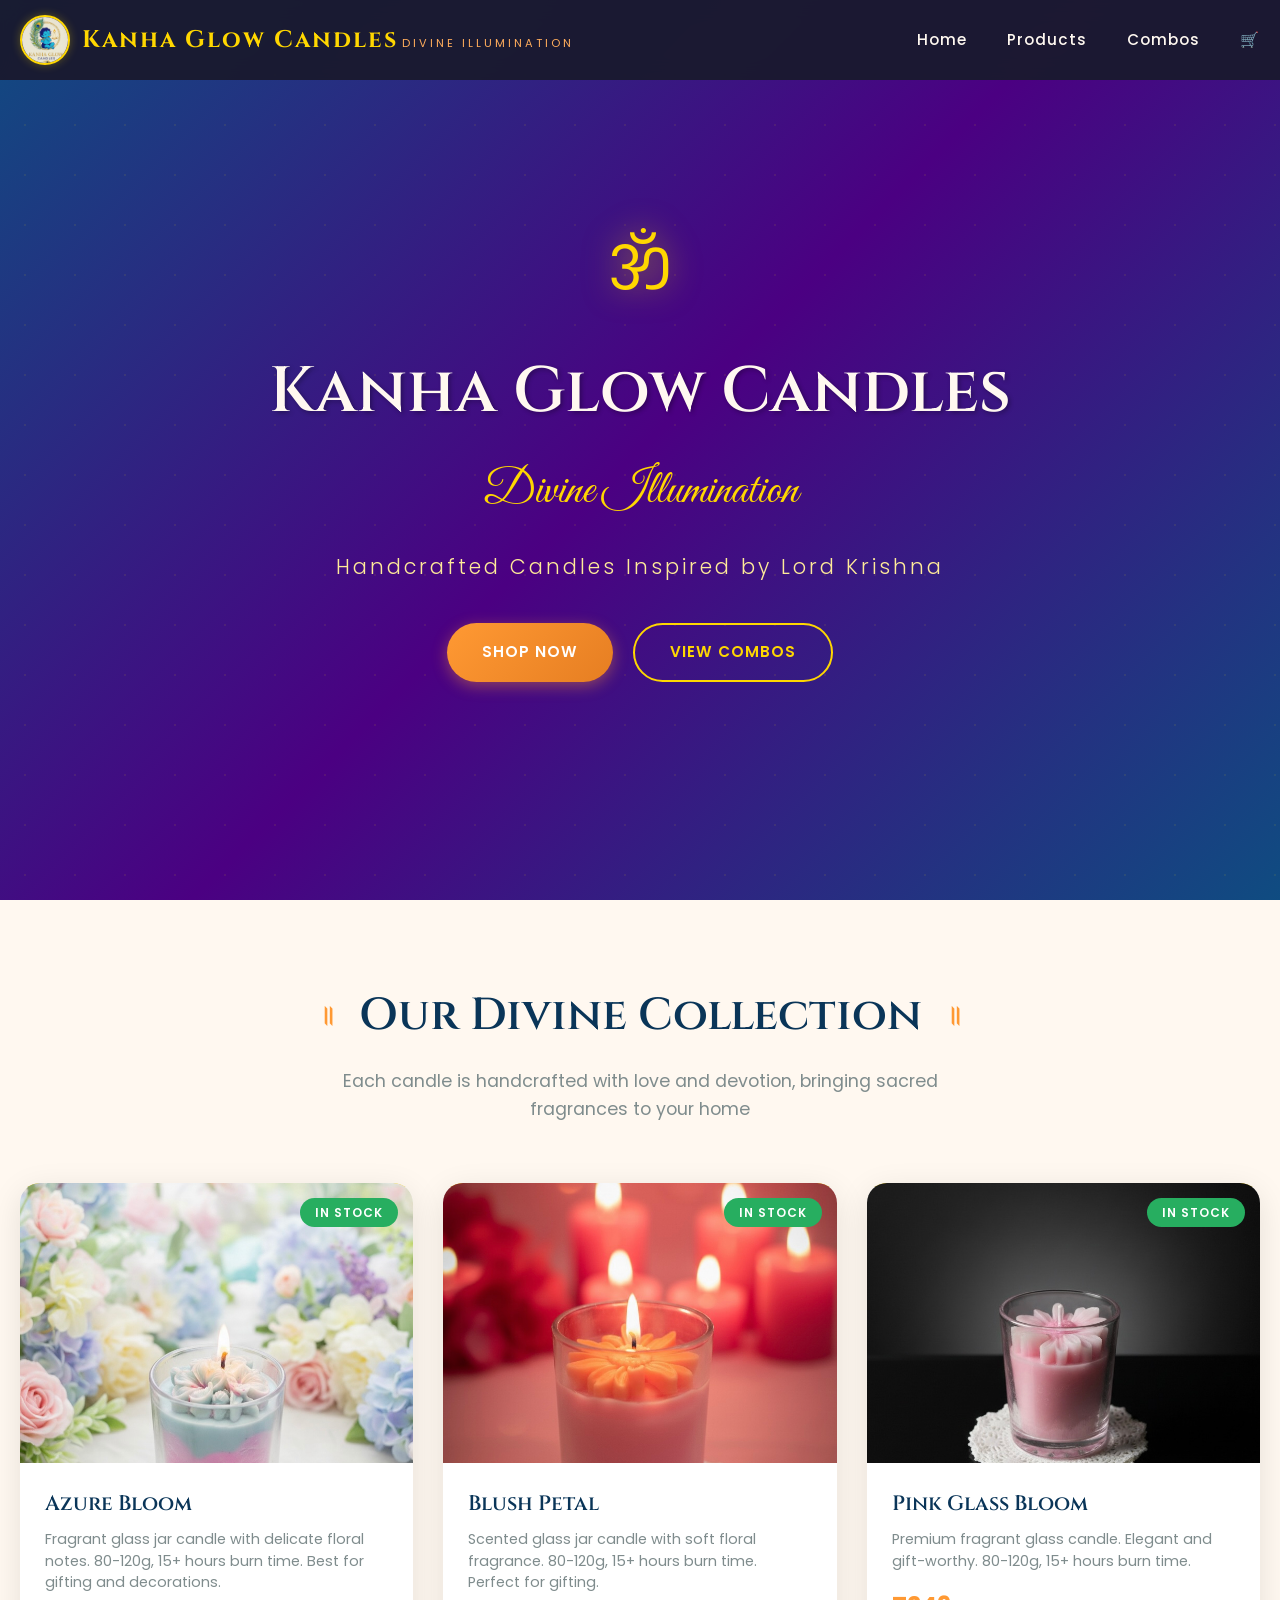
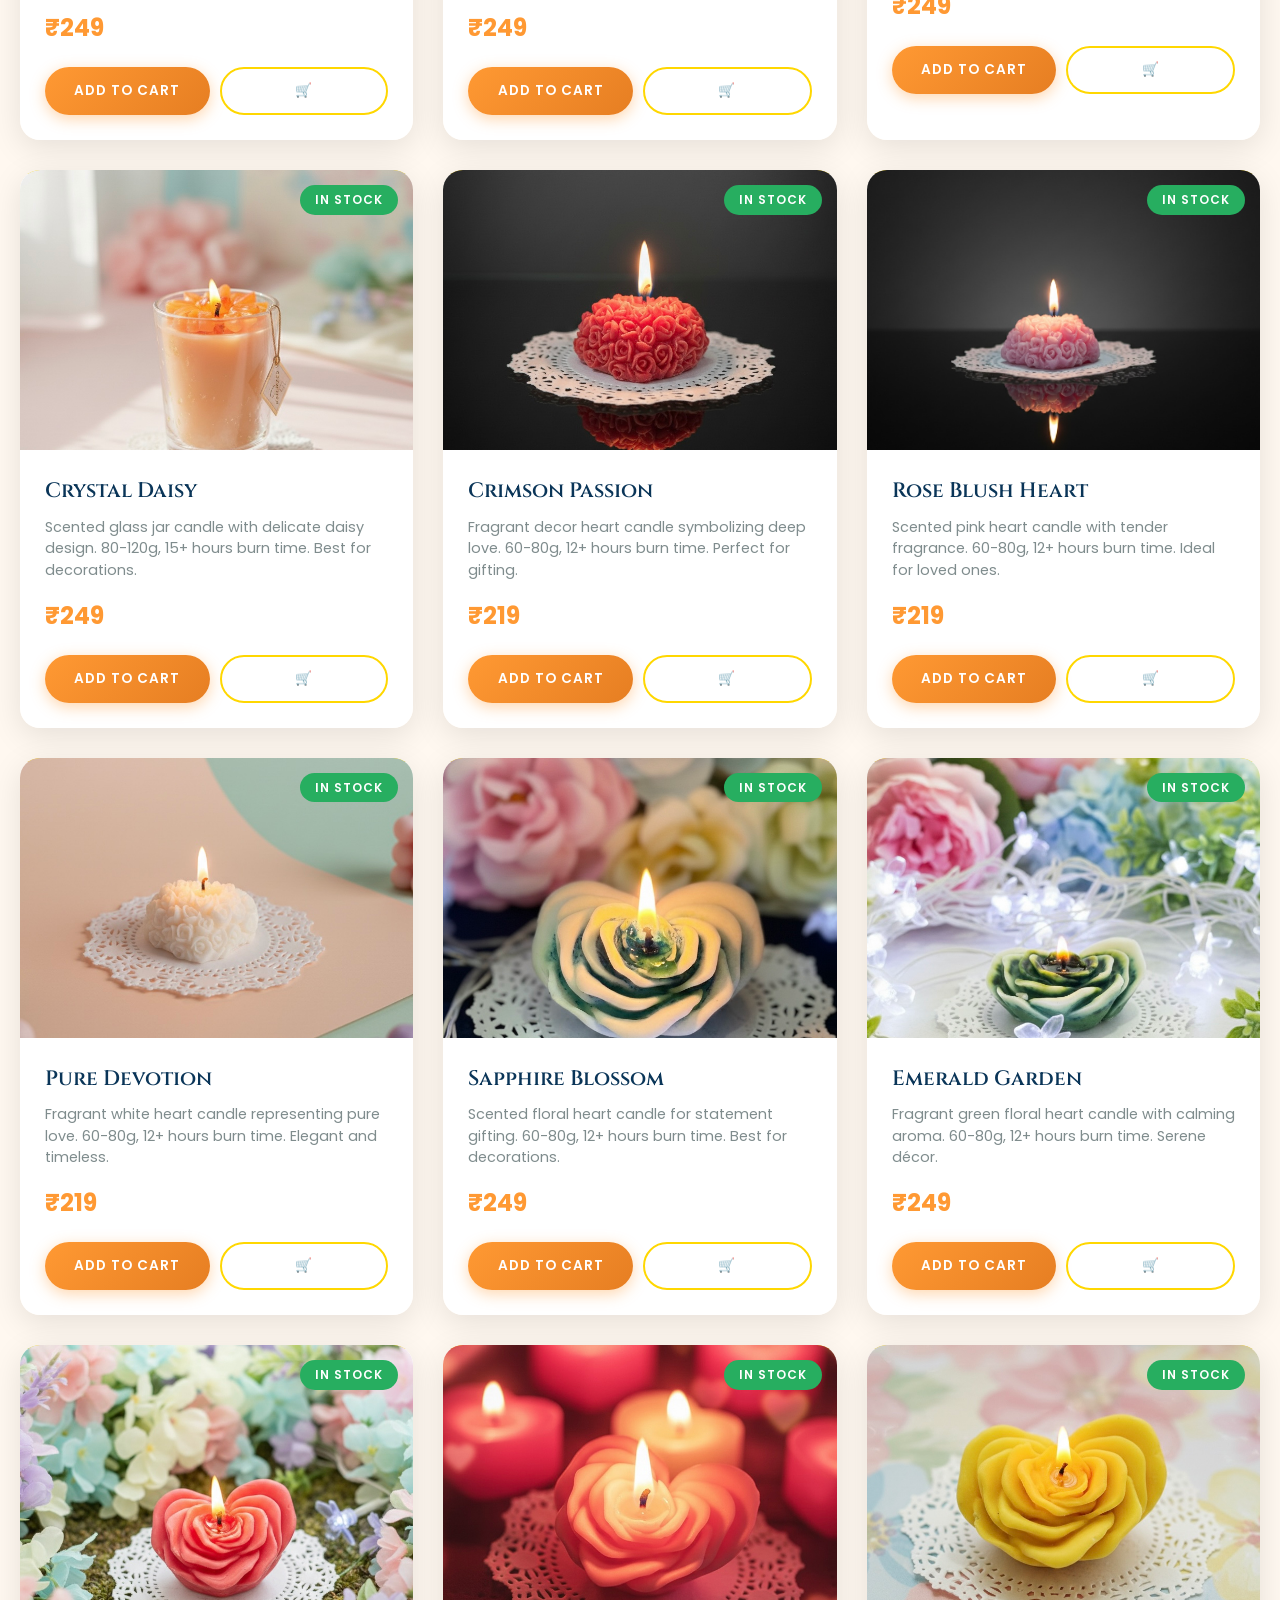
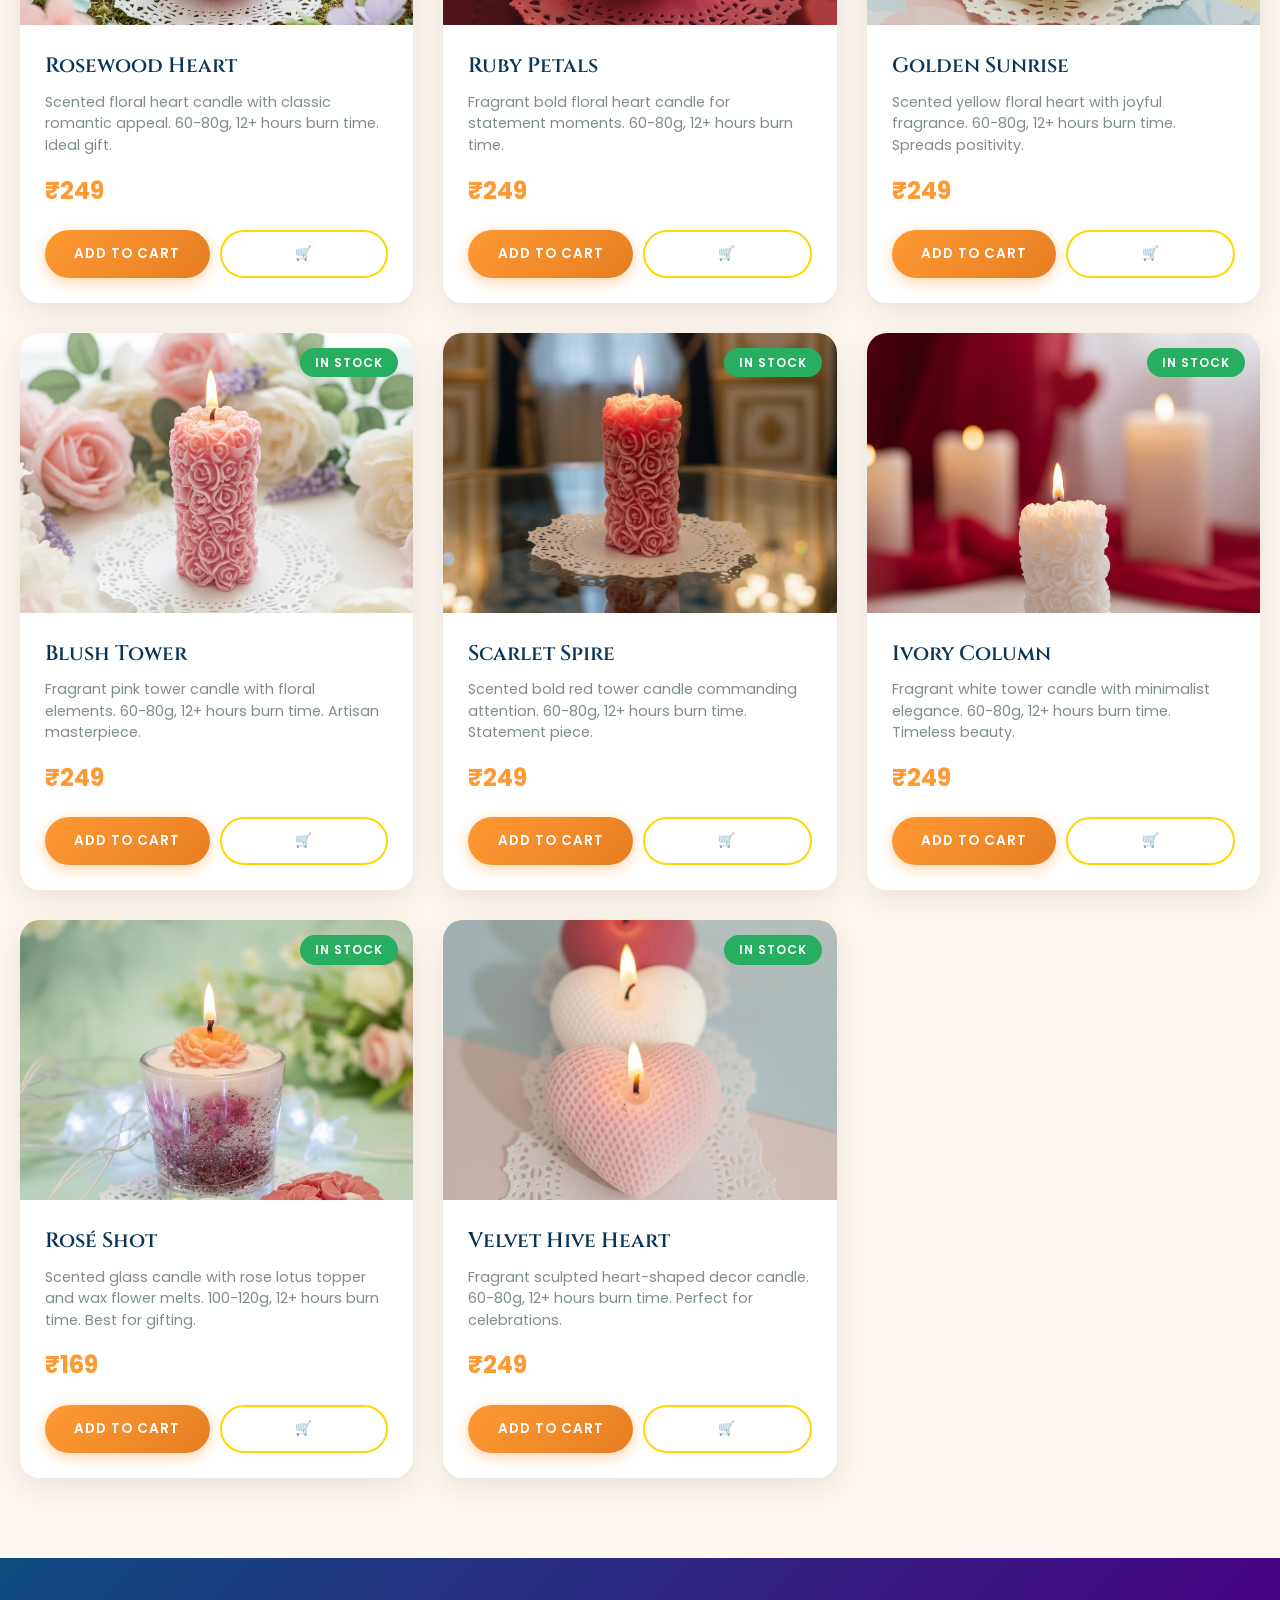
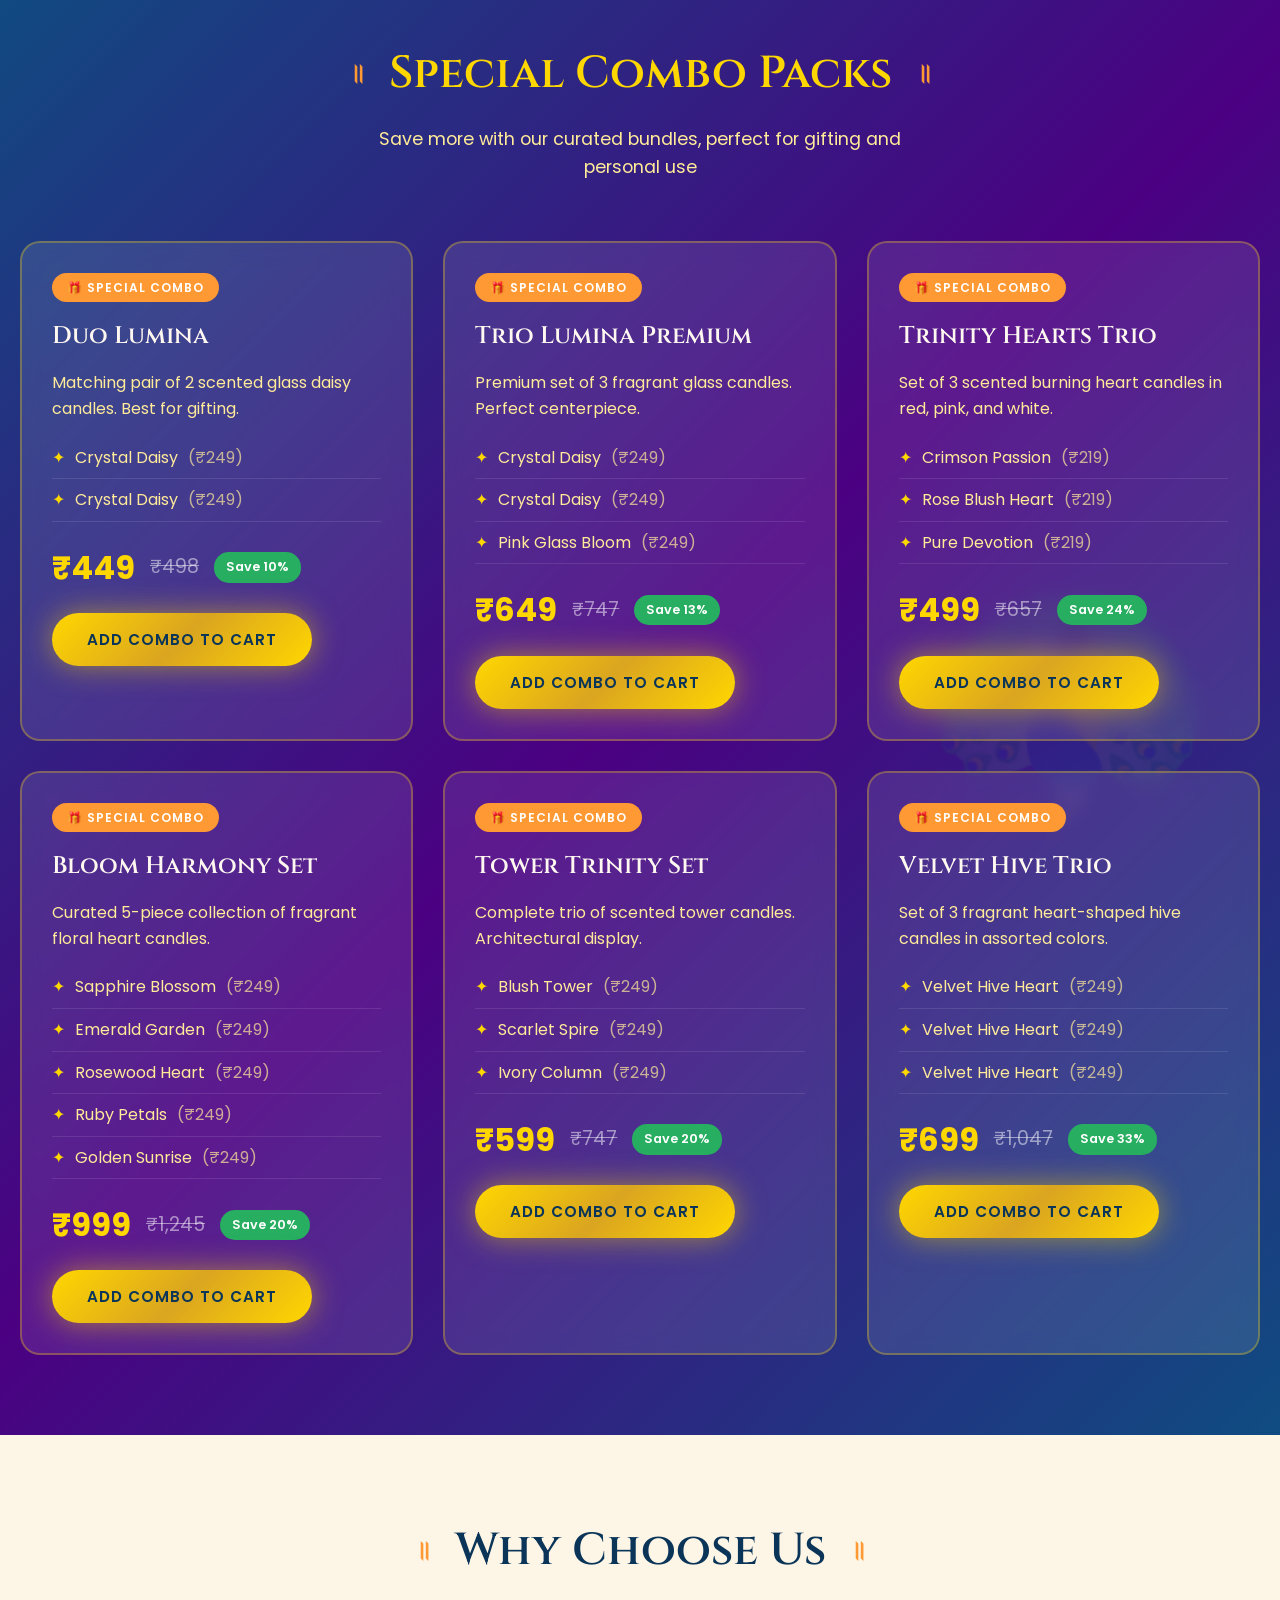
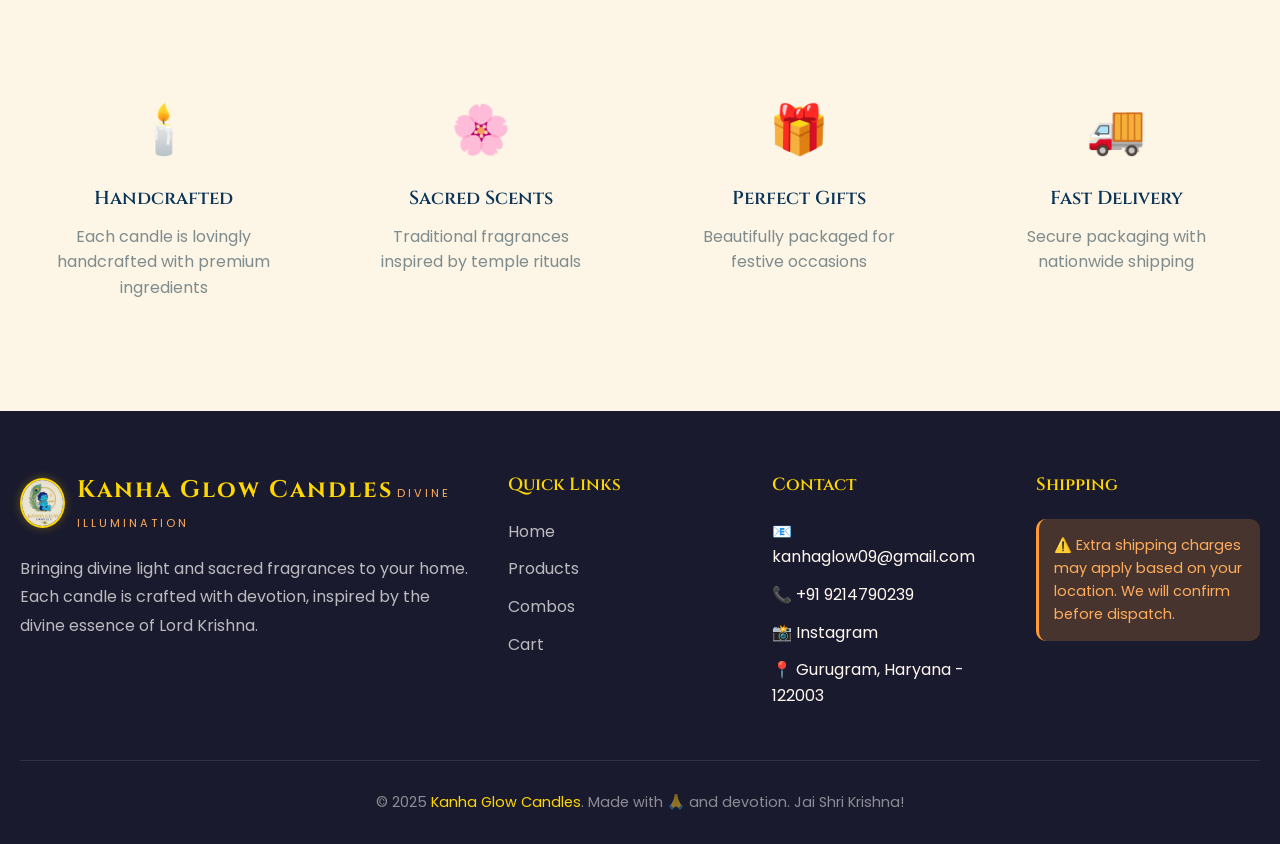
==== commit aa747e0d: "Update Krishna Candles contact info and instagram link" ====
--- a/index.html
+++ b/index.html
@@ -157,7 +157,9 @@
                     <h4 class="footer-title">Contact</h4>
                     <ul class="footer-links">
                         <li>📧 kanhaglow09@gmail.com</li>
-                        <li>📞 +91 6388009305</li>
+                        <li>📞 +91 9214790239</li>
+                        <li><a href="https://www.instagram.com/kanha_glow_candles_"
+                                style="text-decoration: none; color: inherit;">📸 Instagram</a></li>
                         <li>📍 Gurugram, Haryana - 122003</li>
                     </ul>
                 </div>
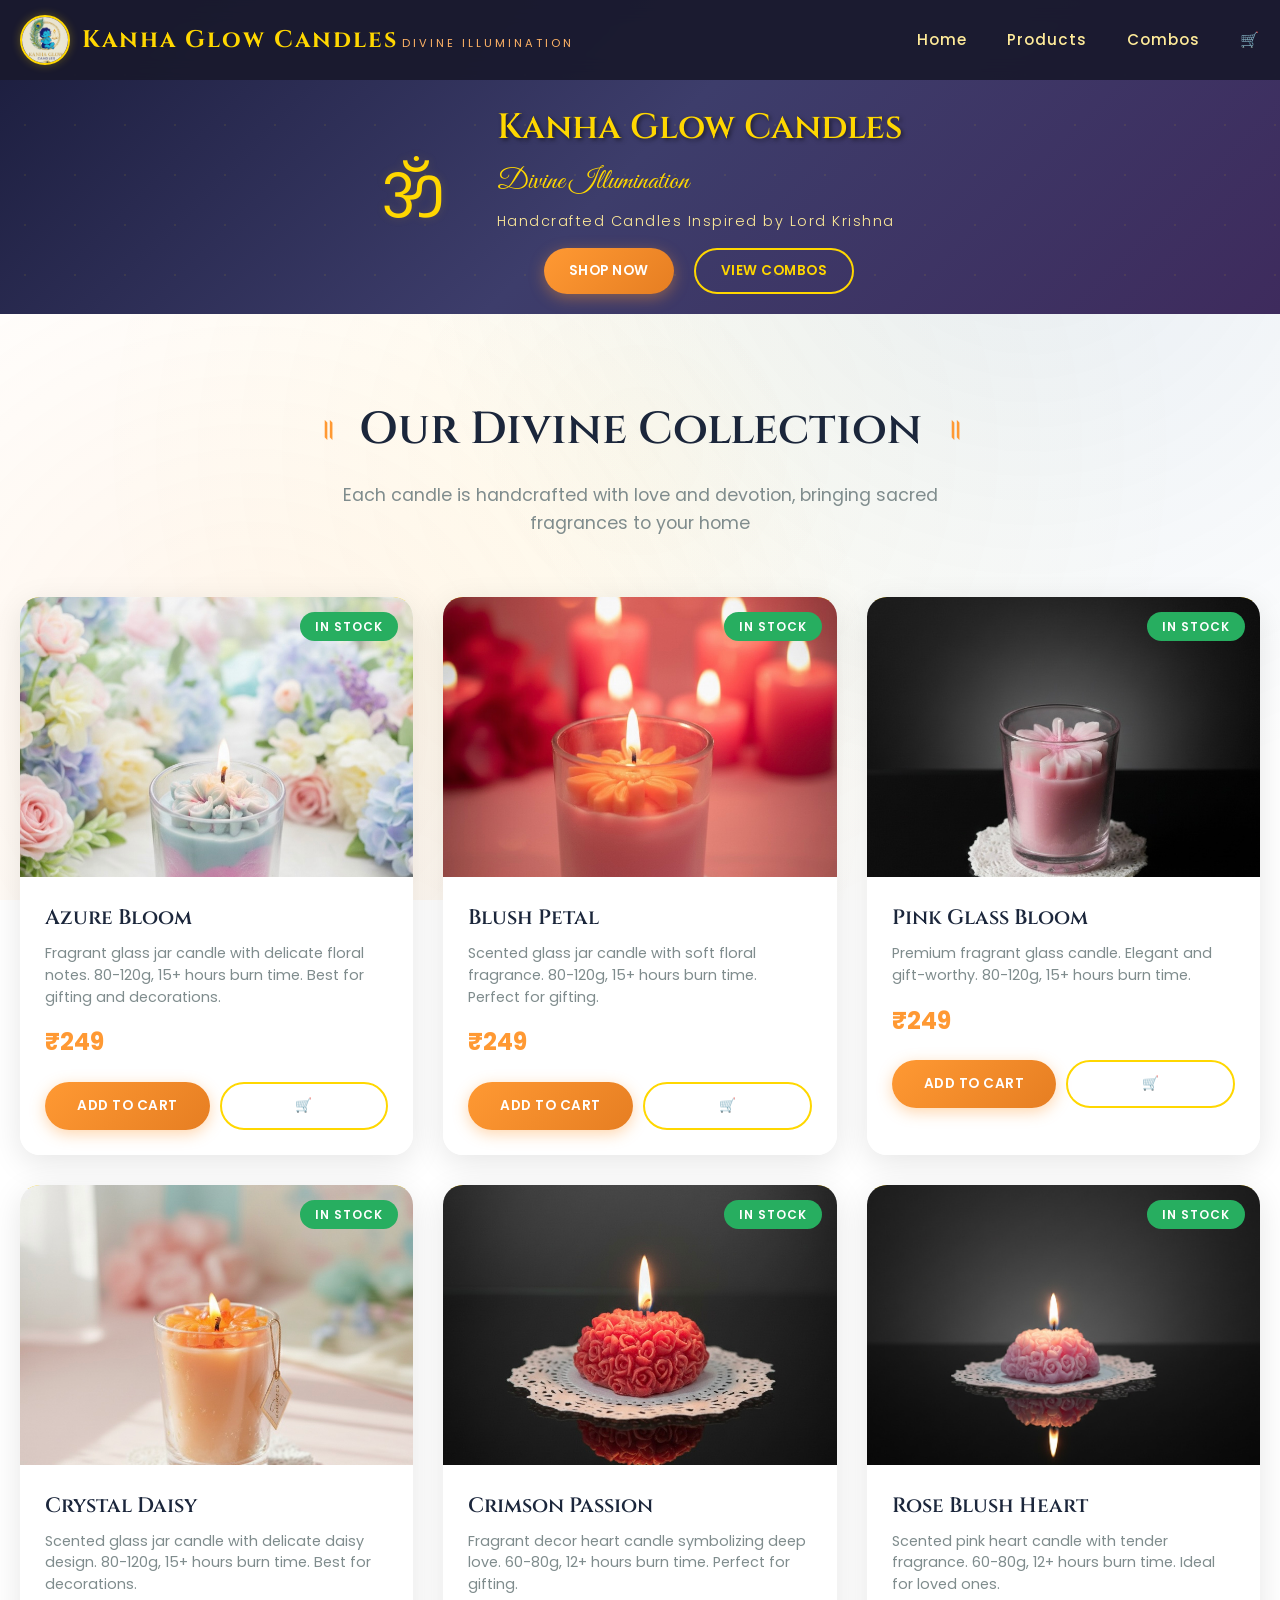
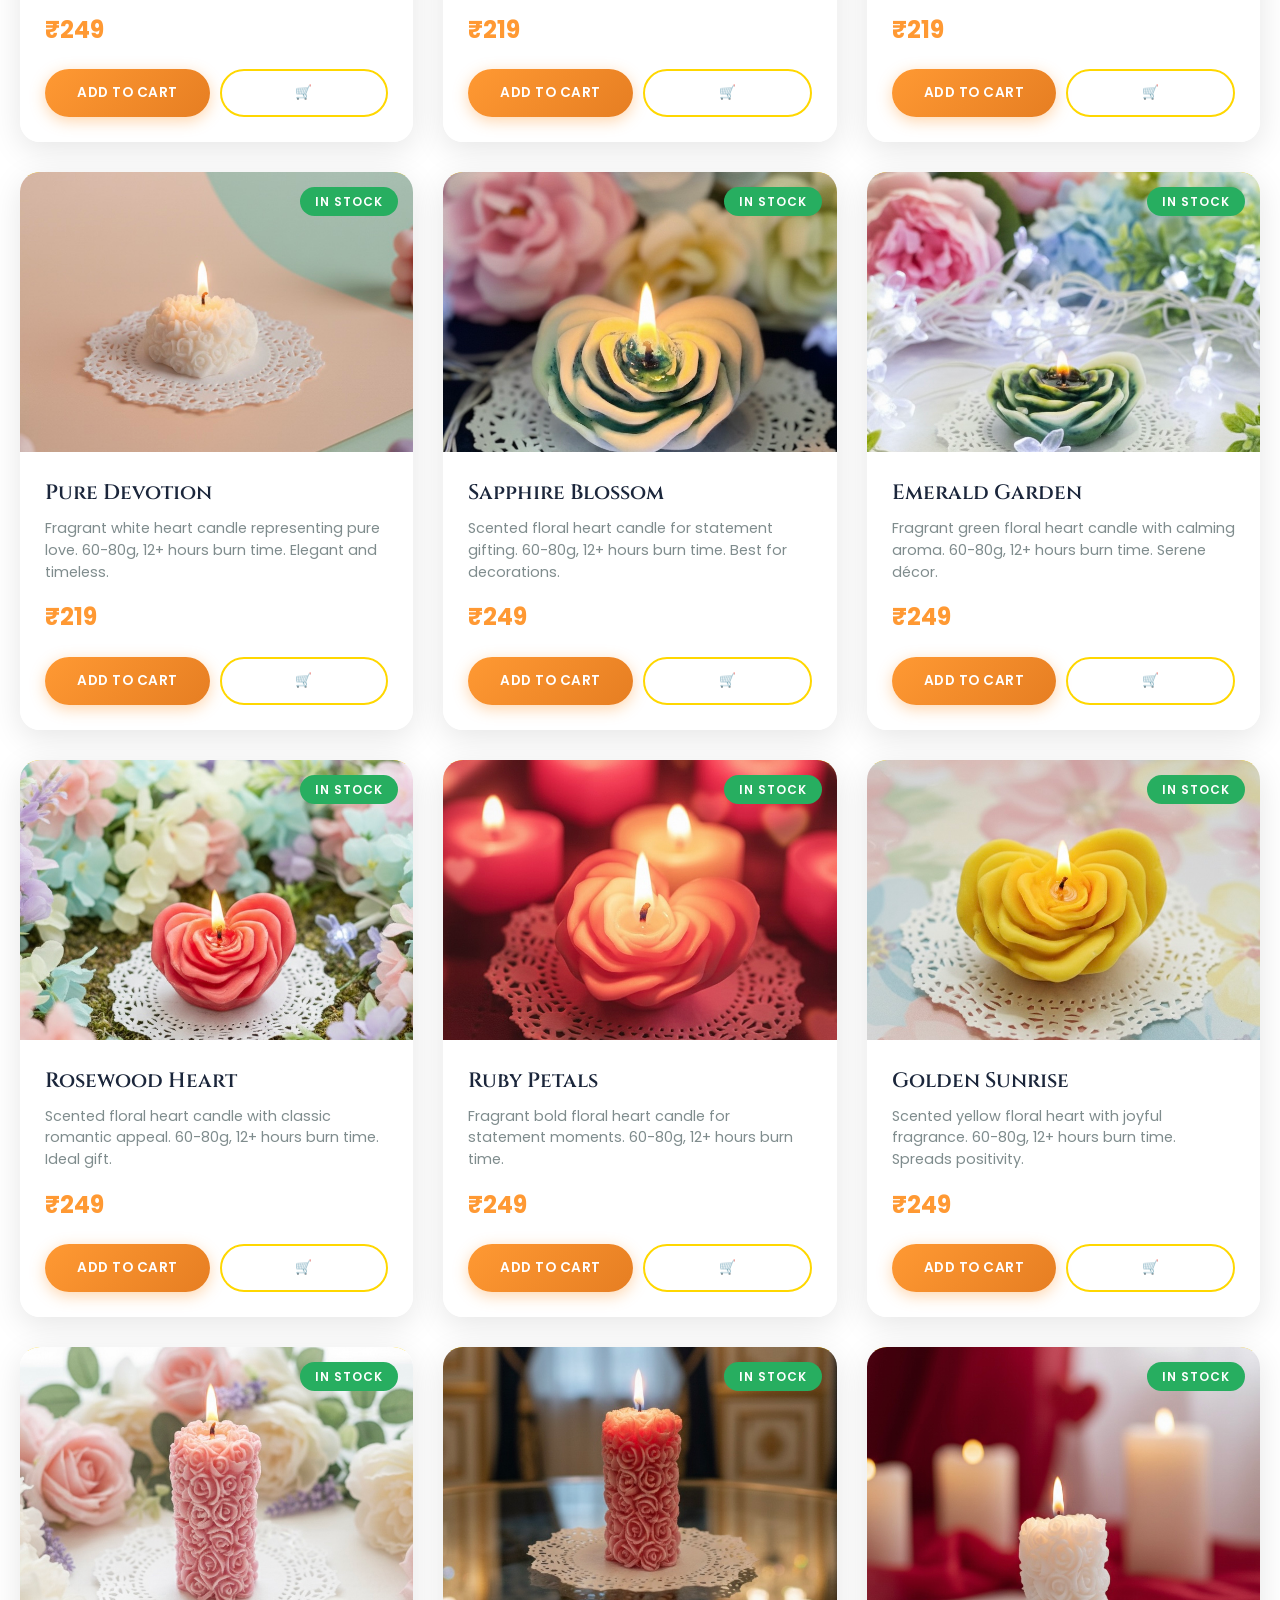
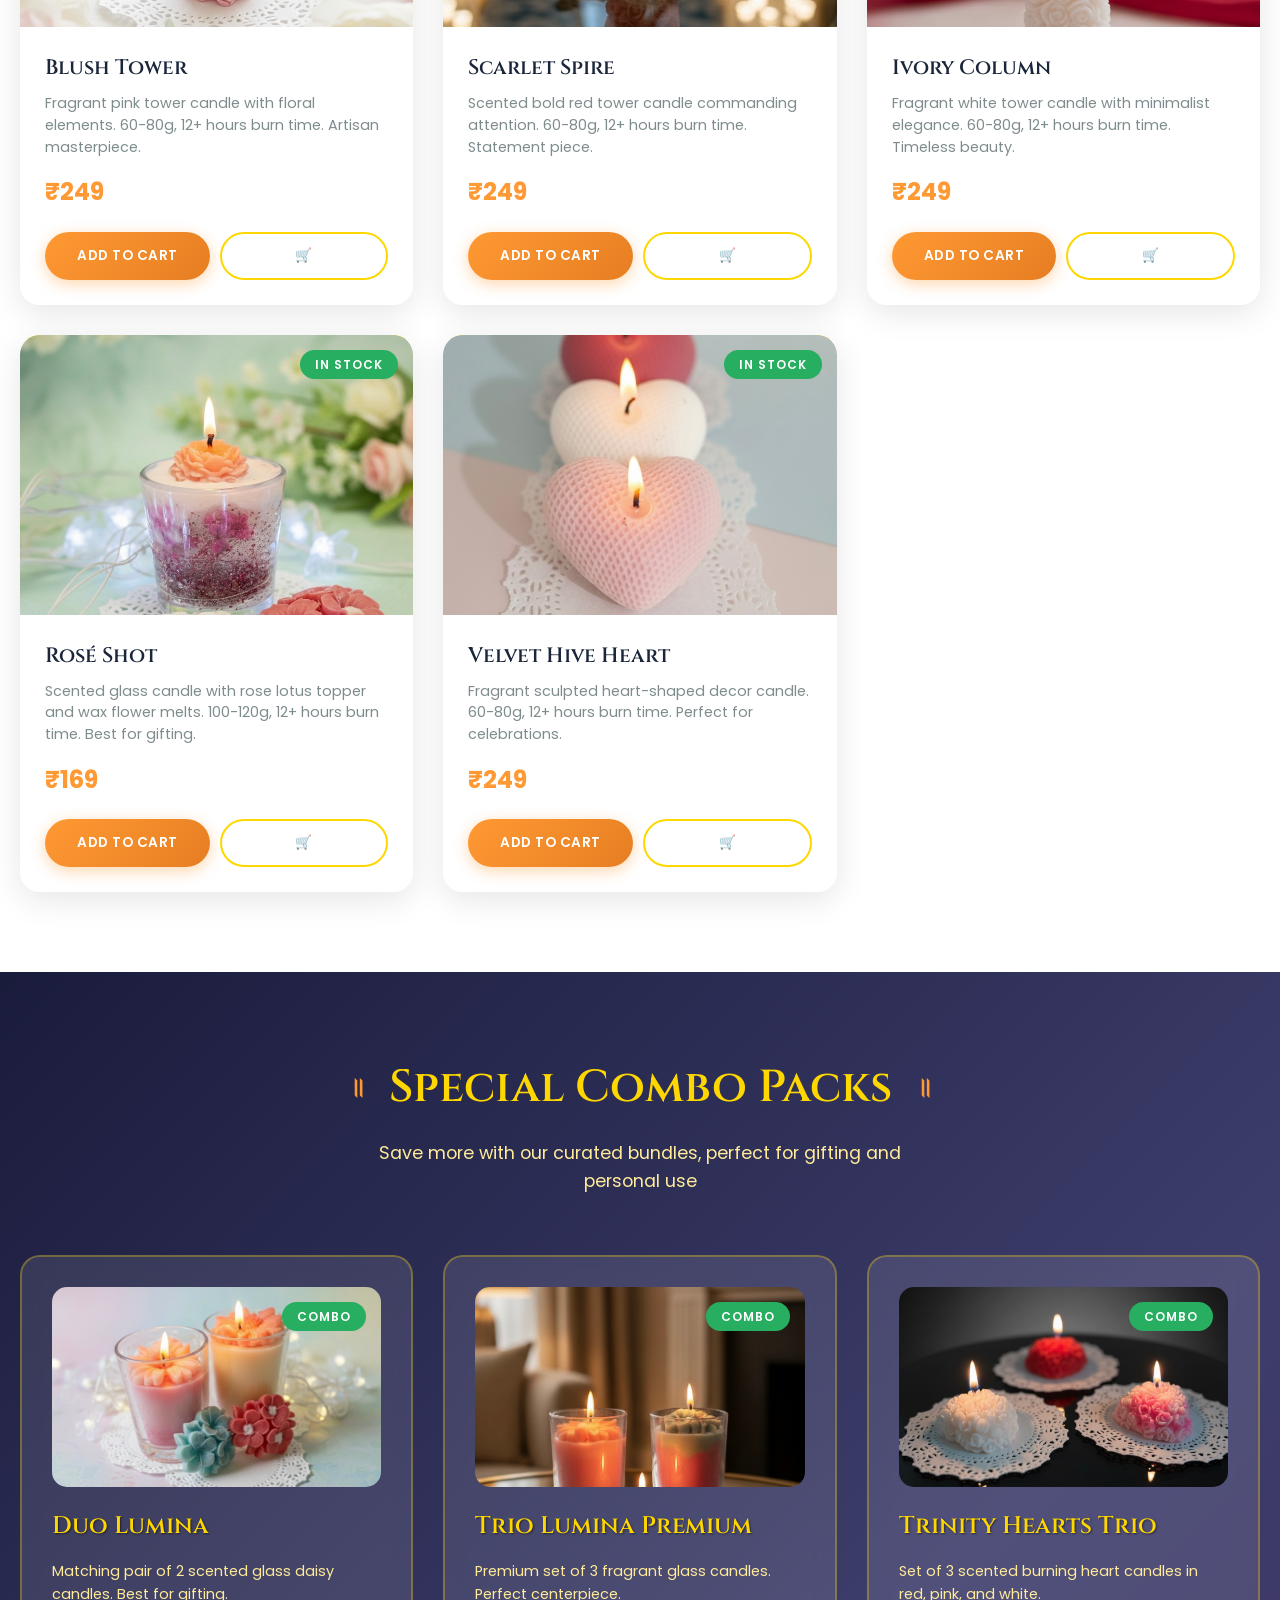
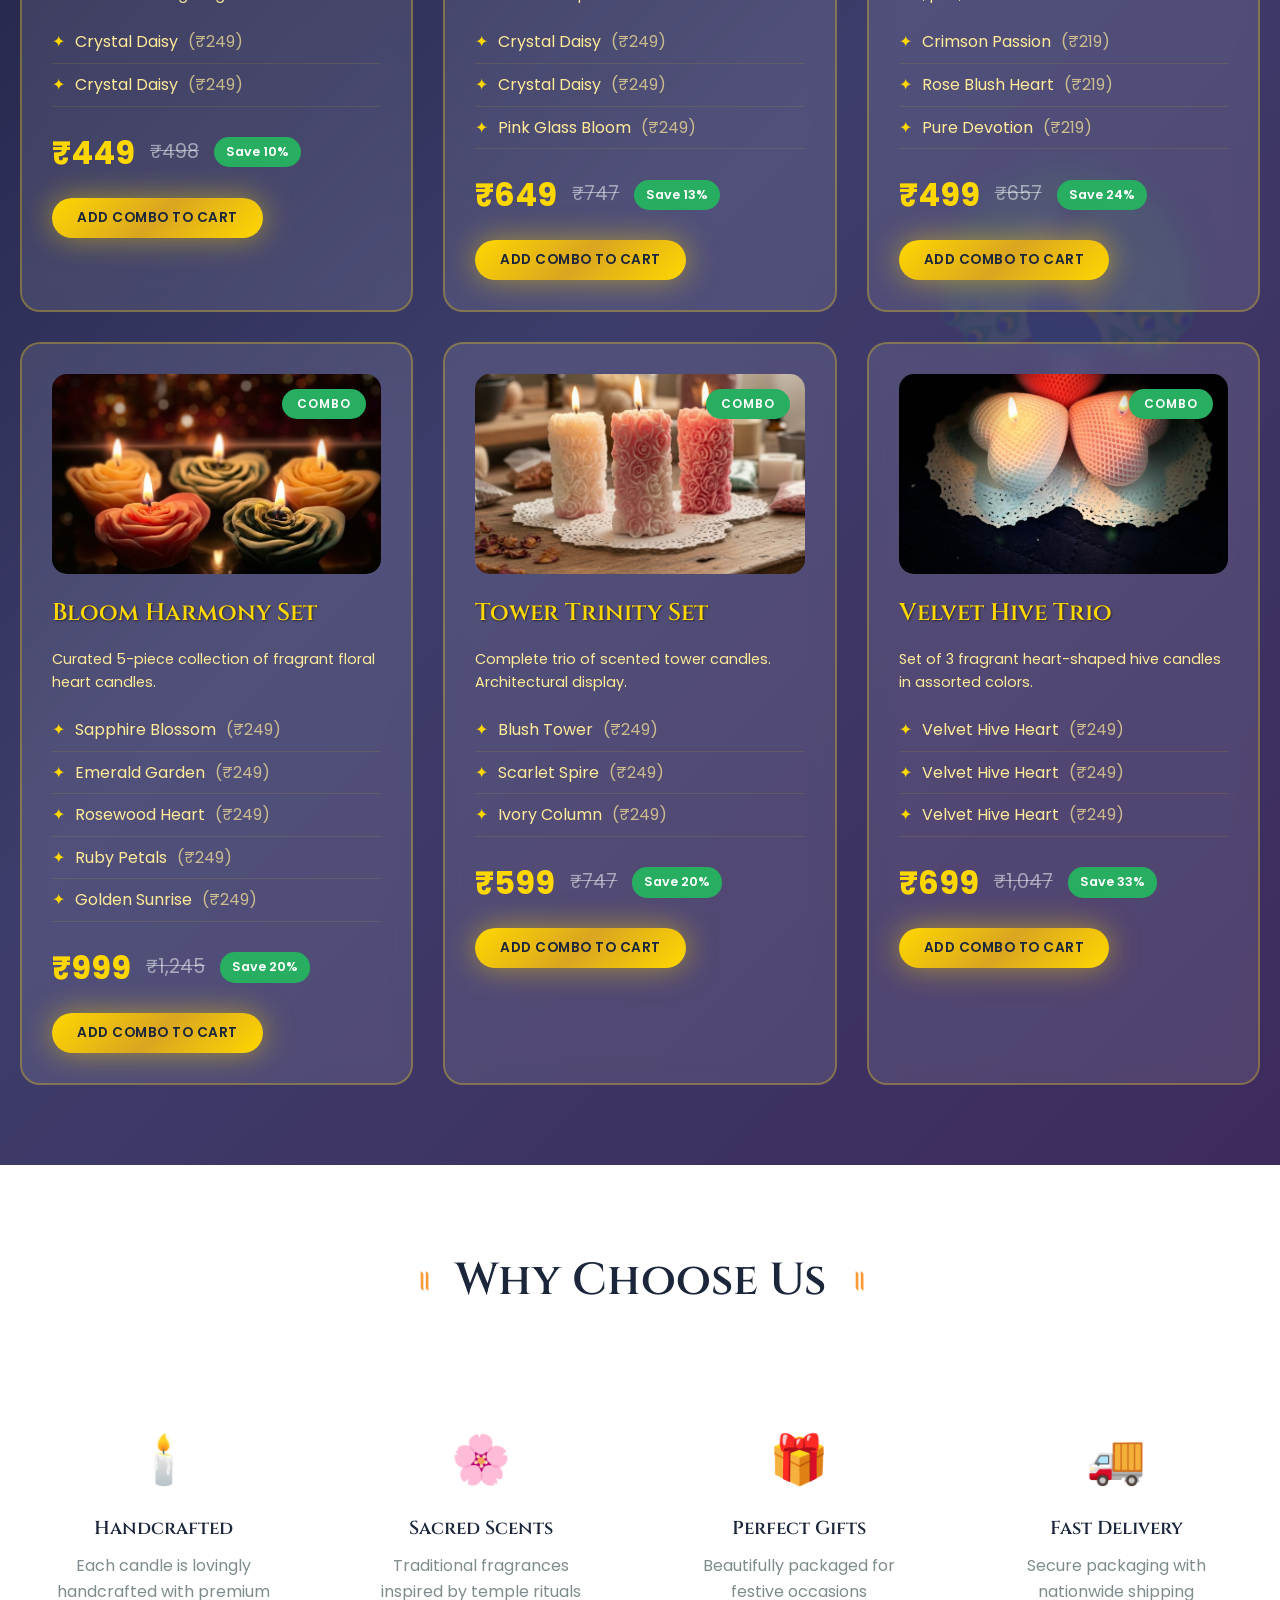
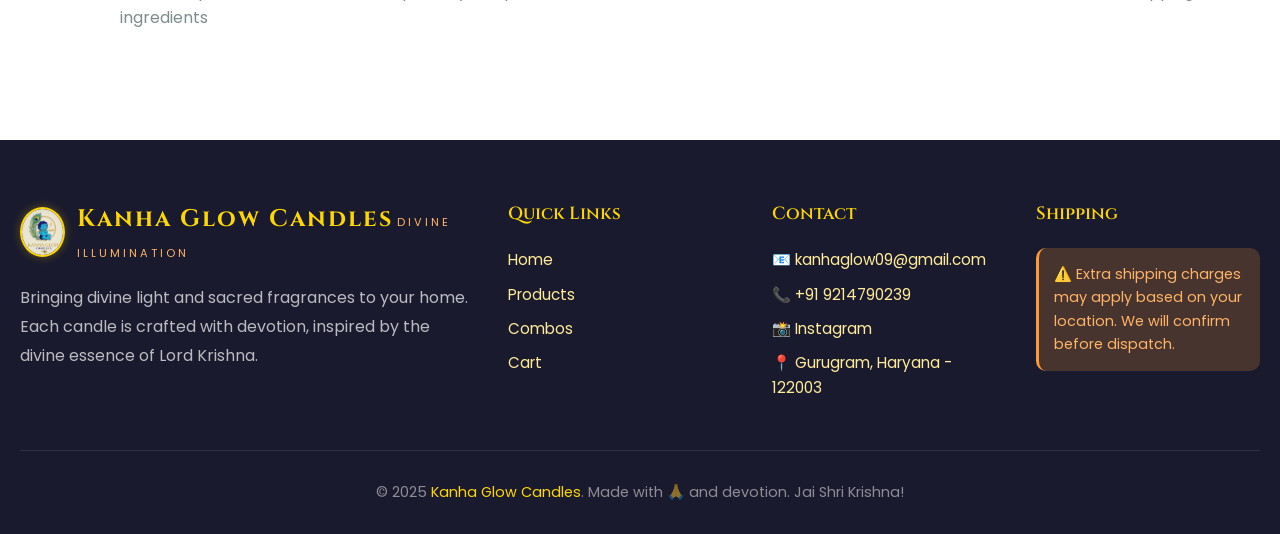
==== commit 56a82ce5: "Final UI Refinements: Golden Details, Matte Background, Combo Images" ====
--- a/index.html
+++ b/index.html
@@ -42,12 +42,14 @@
     <section id="home" class="hero">
         <div class="hero-content">
             <div class="hero-om">ॐ</div>
-            <h1>Kanha Glow Candles</h1>
-            <span class="script-font">Divine Illumination</span>
-            <p class="hero-subtitle">Handcrafted Candles Inspired by Lord Krishna</p>
-            <div class="hero-buttons">
-                <a href="#products" class="btn btn-primary">Shop Now</a>
-                <a href="#combos" class="btn btn-secondary">View Combos</a>
+            <div class="hero-text-container">
+                <h1>Kanha Glow Candles</h1>
+                <span class="script-font">Divine Illumination</span>
+                <p class="hero-subtitle">Handcrafted Candles Inspired by Lord Krishna</p>
+                <div class="hero-buttons">
+                    <a href="#products" class="btn btn-primary">Shop Now</a>
+                    <a href="#combos" class="btn btn-secondary">View Combos</a>
+                </div>
             </div>
         </div>
     </section>
@@ -158,8 +160,9 @@
                     <ul class="footer-links">
                         <li>📧 kanhaglow09@gmail.com</li>
                         <li>📞 +91 9214790239</li>
-                        <li><a href="https://www.instagram.com/kanha_glow_candles_"
-                                style="text-decoration: none; color: inherit;">📸 Instagram</a></li>
+                        <li><a href="https://www.instagram.com/kanha_glow_candles_" target="_blank"
+                                rel="noopener noreferrer" style="text-decoration: none; color: inherit;">📸
+                                Instagram</a></li>
                         <li>📍 Gurugram, Haryana - 122003</li>
                     </ul>
                 </div>
--- a/css/styles.css
+++ b/css/styles.css
@@ -17,19 +17,23 @@
 
     /* Divine Accents */
     --saffron: #FF9933;
+    /* Vibrant Orangish Saffron */
     --saffron-dark: #E67E22;
-    --saffron-light: #FFAD5C;
+    --saffron-light: #FFB366;
 
     /* Royal Gold */
     --gold: #FFD700;
     --gold-dark: #DAA520;
     --gold-light: #FFEB99;
 
-    /* Sacred Colors */
-    --lotus-pink: #FFB7C5;
-    --deep-purple: #4B0082;
-    --divine-white: #FFF8F0;
-    --sacred-cream: #FDF5E6;
+    /* Sacred Colors - Muted/Matte variants */
+    --lotus-pink: #D4A5AF;
+    --deep-purple: #3D348B;
+    /* Muted Violet/Purple */
+    --peacock-dark: #1B263B;
+    /* Matte Navy */
+    --peacock-blue: #2B3A55;
+    /* Muted Blue */
 
     /* Neutrals */
     --dark-bg: #1A1A2E;
@@ -37,10 +41,12 @@
     --text-dark: #2C3E50;
     --text-light: #7F8C8D;
 
-    /* Gradients */
-    --divine-gradient: linear-gradient(135deg, #0F4C81 0%, #4B0082 50%, #0F4C81 100%);
+    /* Gradients - Subtle Matte Mix of Blue, Purple, and Violet */
+    --divine-gradient: linear-gradient(135deg, #1A1C3C 0%, #3D3D6B 50%, #3E2B5D 100%);
     --gold-gradient: linear-gradient(135deg, #FFD700 0%, #DAA520 50%, #FFD700 100%);
+    /* Restored Shiny Gold */
     --saffron-gradient: linear-gradient(135deg, #FF9933 0%, #E67E22 100%);
+    /* Vibrant Orange */
 
     /* Shadows */
     --divine-shadow: 0 10px 40px rgba(15, 76, 129, 0.3);
@@ -238,7 +244,7 @@
 }
 
 .nav-links a {
-    color: var(--divine-white);
+    color: var(--gold-light);
     font-weight: 500;
     font-size: 0.95rem;
     letter-spacing: 1px;
@@ -262,13 +268,21 @@
 }
 
 .nav-links a:hover {
-    color: var(--gold);
+    color: var(--saffron);
+    text-shadow: 0 0 10px rgba(255, 153, 51, 0.8);
 }
 
 .cart-icon {
     position: relative;
     font-size: 1.3rem;
     cursor: pointer;
+    color: var(--gold-light);
+    transition: var(--smooth);
+}
+
+.cart-icon:hover {
+    color: var(--saffron);
+    filter: drop-shadow(0 0 8px rgba(255, 153, 51, 0.8));
 }
 
 .cart-count {
@@ -303,13 +317,16 @@
    Hero Section
    ============================================ */
 .hero {
-    min-height: 100vh;
+    min-height: 25vh;
+    /* Shrunk to 1/4 viewport height */
     display: flex;
     align-items: center;
     justify-content: center;
     position: relative;
     background: var(--divine-gradient);
     overflow: hidden;
+    padding-top: 80px;
+    /* Space for navbar */
 }
 
 .hero::before {
@@ -335,17 +352,29 @@
 }
 
 .hero-content {
-    text-align: center;
+    display: flex;
+    align-items: center;
+    justify-content: center;
+    gap: 50px;
     z-index: 2;
     padding: 20px;
+    width: 100%;
+    max-width: 1200px;
+}
+
+.hero-text-container {
+    text-align: left;
 }
 
 .hero-om {
     font-size: 4rem;
+    /* Reduced size for 1/4 page */
     color: var(--gold);
-    text-shadow: var(--glow-gold);
-    margin-bottom: 20px;
+    text-shadow: 0 0 10px rgba(197, 160, 40, 0.2);
+    /* Duller matte glow */
+    margin-bottom: 0;
     animation: float 3s ease-in-out infinite;
+    flex-shrink: 0;
 }
 
 @keyframes float {
@@ -361,25 +390,26 @@
 }
 
 .hero h1 {
-    font-size: 4rem;
-    color: var(--divine-white);
-    margin-bottom: 10px;
-    text-shadow: 2px 2px 4px rgba(0, 0, 0, 0.3);
+    font-size: 2.2rem;
+    /* Compact for 1/4 page */
+    color: var(--gold);
+    margin-bottom: 3px;
+    text-shadow: 2px 2px 4px rgba(0, 0, 0, 0.5);
 }
 
 .hero .script-font {
-    font-size: 3rem;
+    font-size: 1.8rem;
     color: var(--gold);
     display: block;
-    margin-bottom: 20px;
+    margin-bottom: 5px;
 }
 
 .hero-subtitle {
-    font-size: 1.3rem;
+    font-size: 0.9rem;
     color: var(--gold-light);
-    margin-bottom: 40px;
+    margin-bottom: 15px;
     font-weight: 300;
-    letter-spacing: 3px;
+    letter-spacing: 1.5px;
 }
 
 .hero-buttons {
@@ -396,12 +426,13 @@
     display: inline-flex;
     align-items: center;
     gap: 10px;
-    padding: 15px 35px;
+    padding: 10px 25px;
+    /* More compact buttons */
     border-radius: 50px;
     font-family: 'Poppins', sans-serif;
     font-weight: 600;
-    font-size: 0.95rem;
-    letter-spacing: 1px;
+    font-size: 0.85rem;
+    letter-spacing: 0.5px;
     cursor: pointer;
     transition: var(--smooth);
     border: none;
@@ -645,8 +676,10 @@
 .combo-name {
     font-family: 'Cinzel', serif;
     font-size: 1.5rem;
-    color: var(--divine-white);
+    color: var(--gold);
+    /* Improved Visibility */
     margin-bottom: 15px;
+    text-shadow: 1px 1px 2px rgba(0, 0, 0, 0.5);
 }
 
 .combo-items {
@@ -657,7 +690,8 @@
 .combo-items li {
     color: var(--gold-light);
     padding: 8px 0;
-    border-bottom: 1px solid rgba(255, 255, 255, 0.1);
+    border-bottom: 1px solid rgba(255, 215, 0, 0.1);
+    /* Golden divider */
     display: flex;
     align-items: center;
     gap: 10px;
@@ -1347,8 +1381,17 @@
     margin-bottom: 12px;
 }
 
+.footer-links li {
+    color: var(--gold-light);
+    margin-bottom: 10px;
+    display: flex;
+    align-items: center;
+    gap: 10px;
+    font-size: 0.95rem;
+}
+
 .footer-links a {
-    color: rgba(255, 255, 255, 0.7);
+    color: var(--gold-light);
     transition: var(--smooth);
 }
 
